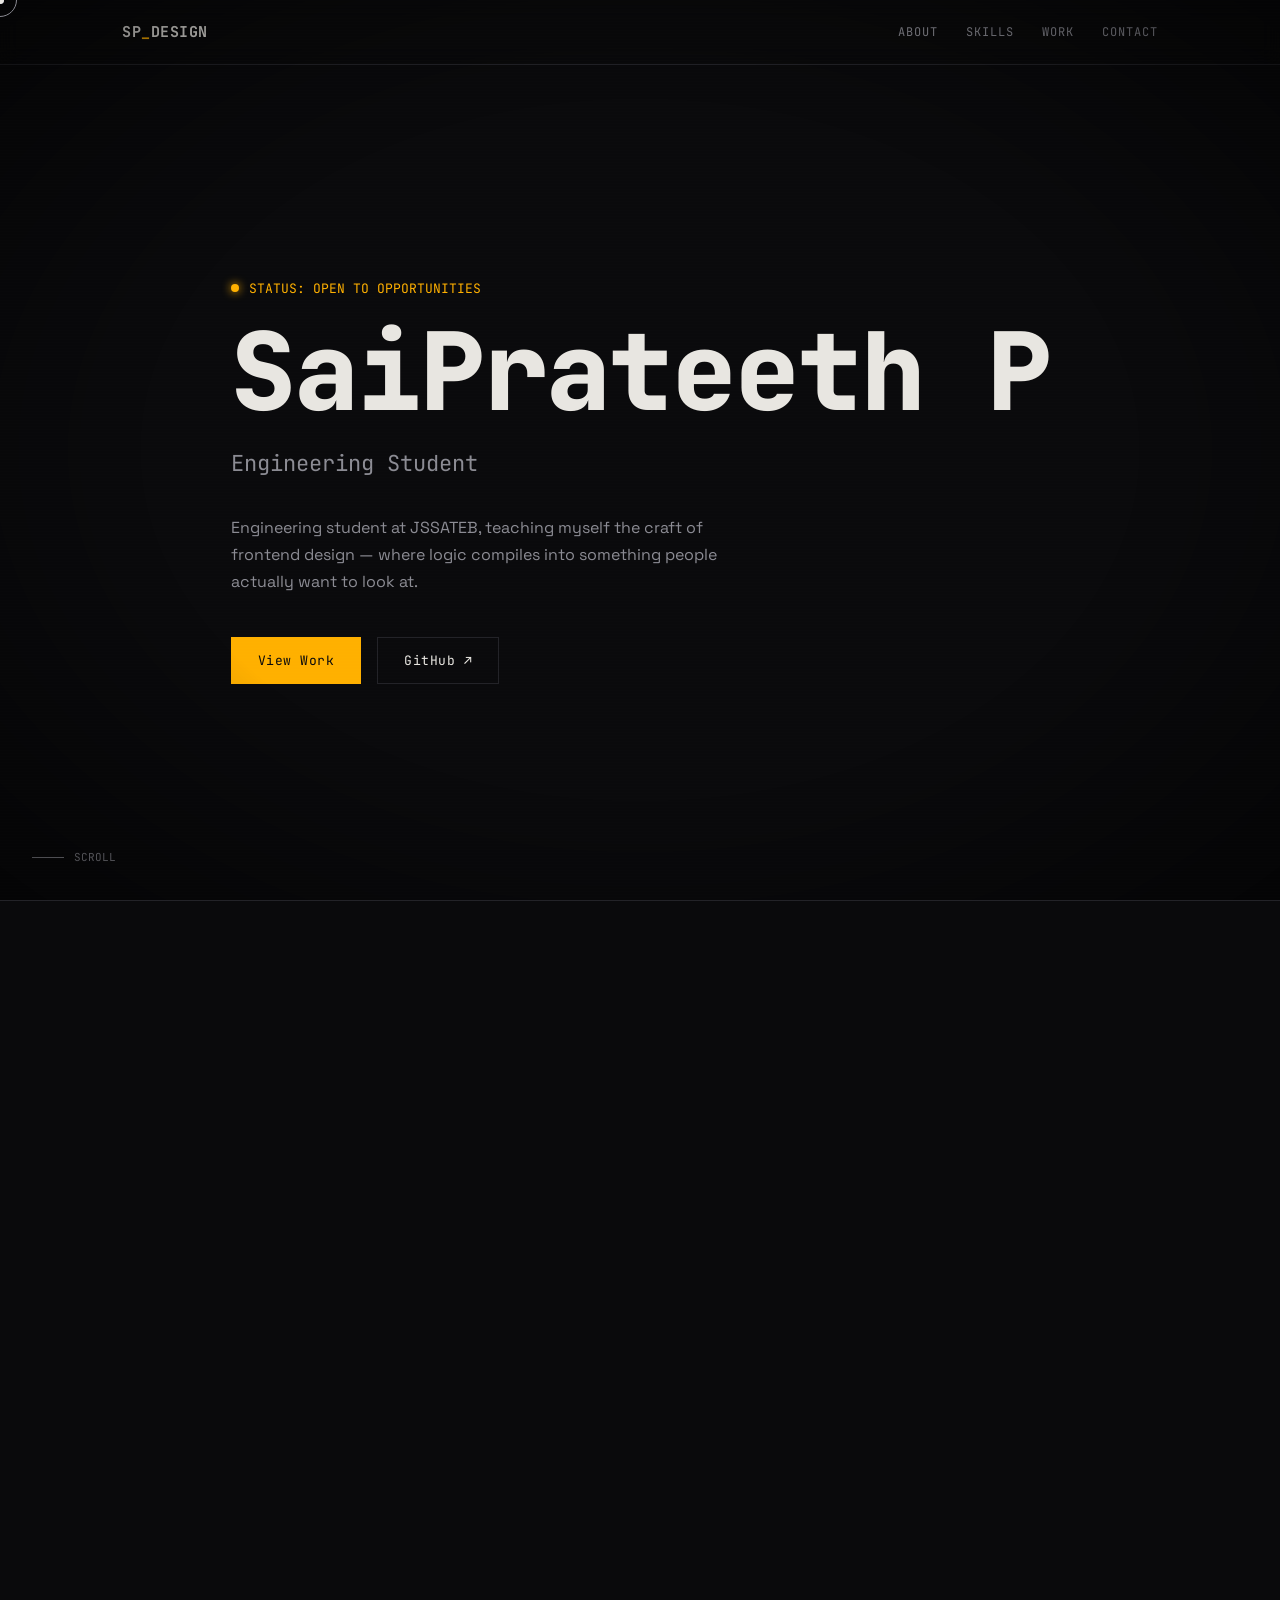
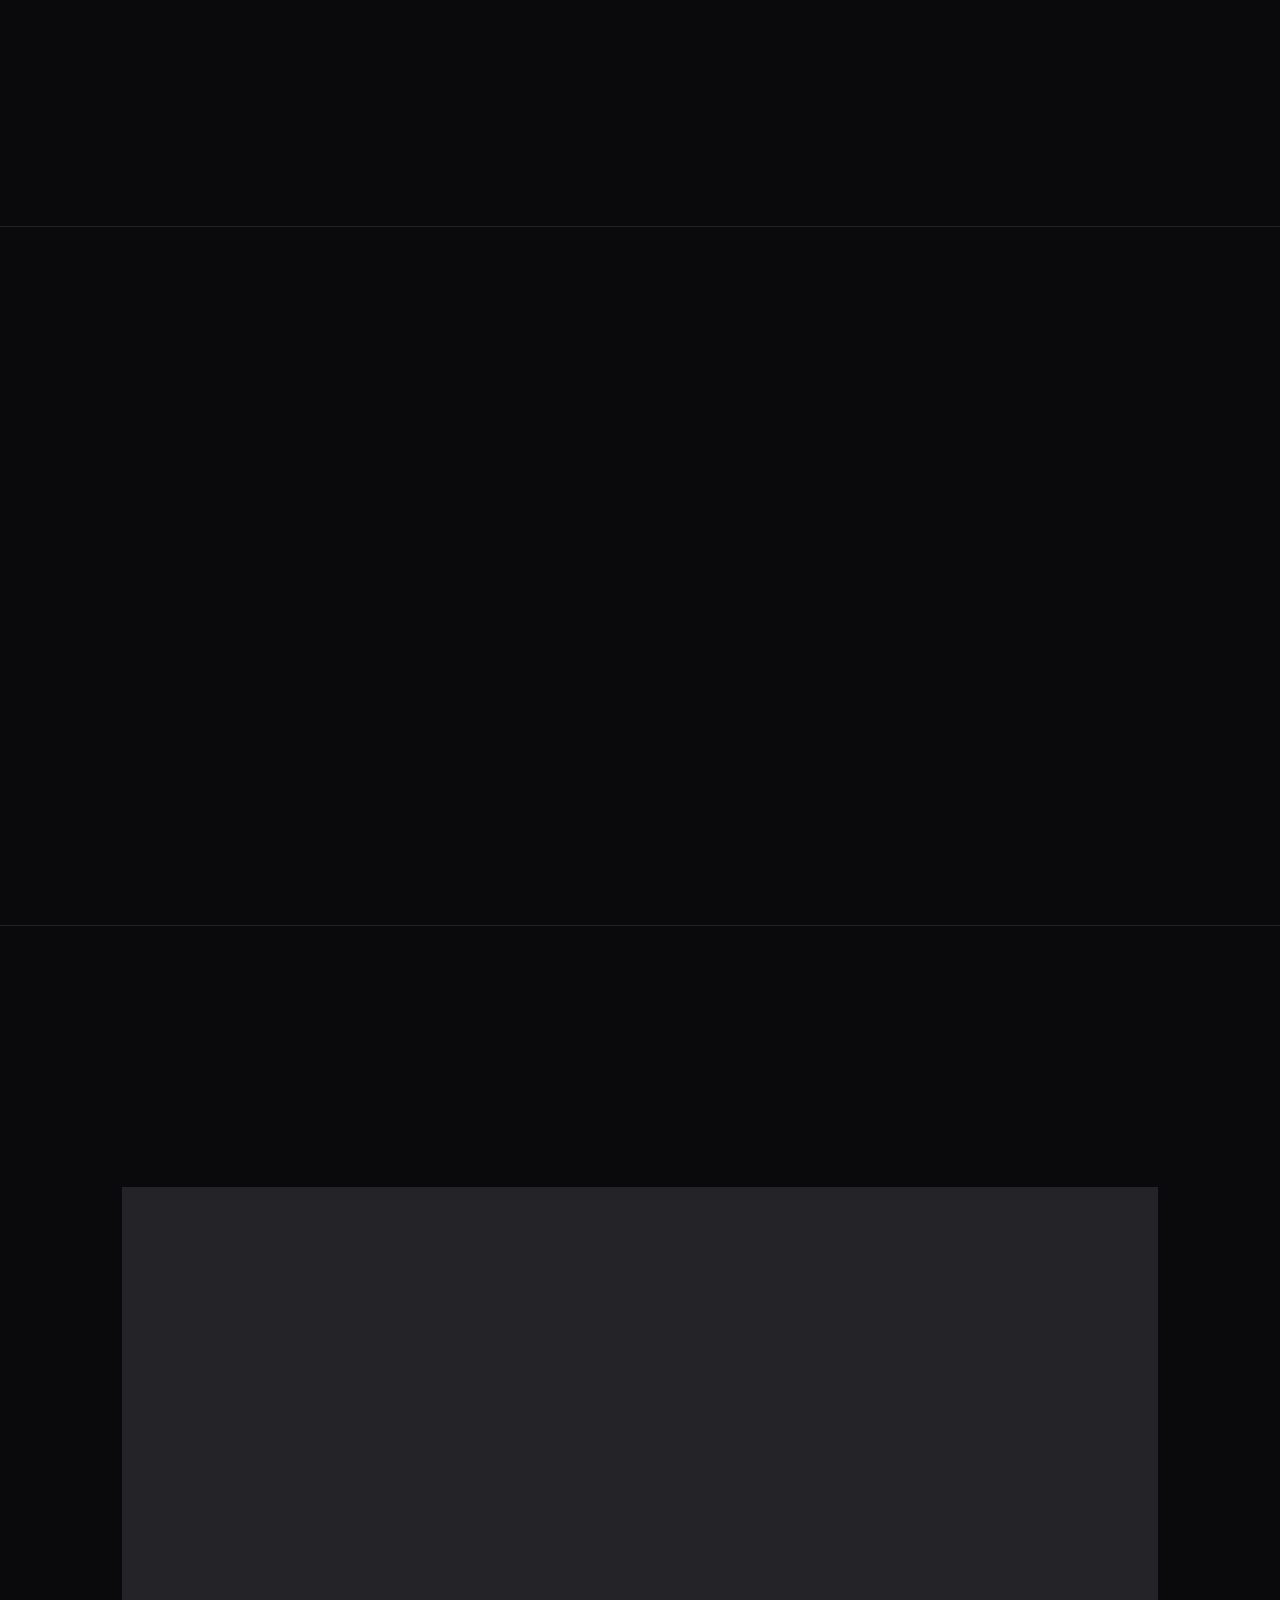
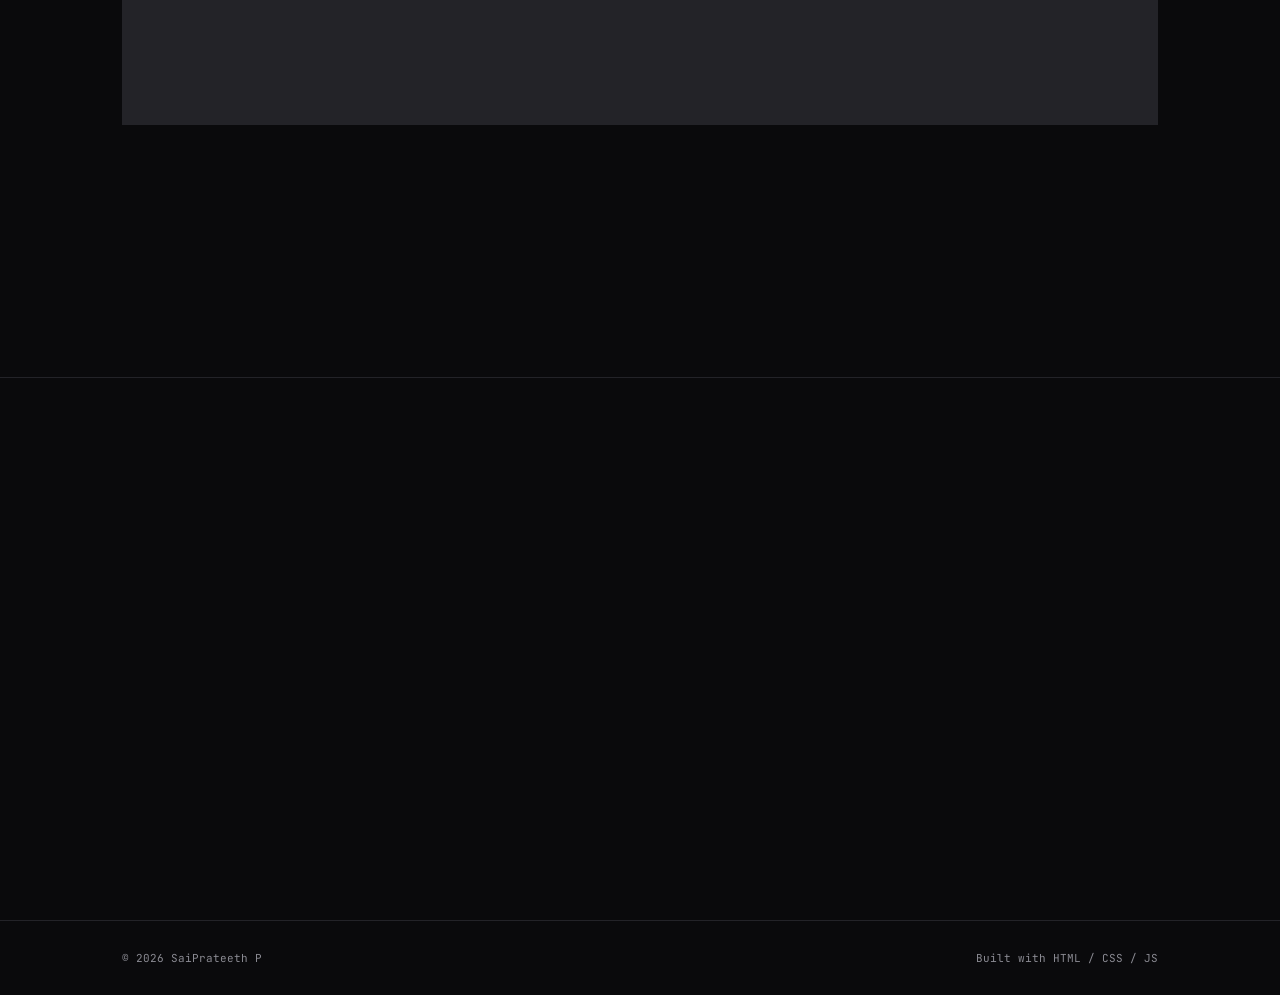
==== index.html @ 75f6af7f "Add files via upload" ====
<!DOCTYPE html>
<html lang="en">
<head>
<meta charset="UTF-8">
<meta name="viewport" content="width=device-width, initial-scale=1.0">
<title>SaiPrateeth P — Frontend Designer</title>
<link rel="preconnect" href="https://fonts.googleapis.com">
<link rel="preconnect" href="https://fonts.gstatic.com" crossorigin>
<link href="https://fonts.googleapis.com/css2?family=JetBrains+Mono:wght@400;500;700;800&family=Space+Grotesk:wght@400;500;600;700&display=swap" rel="stylesheet">
<link rel="stylesheet" href="style.css">
</head>
<body>

<div class="crt-overlay"></div>
<div class="vignette"></div>
<div class="flicker-bar" id="flickerBar"></div>

<div class="cursor-ghost-c" id="ghostC"></div>
<div class="cursor-ghost-m" id="ghostM"></div>
<div class="cursor-ring" id="cursorRing"></div>
<div class="cursor-dot" id="cursorDot"></div>

<nav>
  <div class="wrap">
    <div class="logo">SP<span>_</span>DESIGN</div>
    <div class="navlinks">
      <a href="#about">About</a>
      <a href="#skills">Skills</a>
      <a href="#work">Work</a>
      <a href="#contact">Contact</a>
    </div>
  </div>
</nav>

<header class="hero">
  <div class="wrap">
    <div class="hero-tag">STATUS: OPEN TO OPPORTUNITIES</div>
    <h1 class="name">
      <span class="glitchwrap" id="heroName">
        SaiPrateeth P
        <span class="g-c" aria-hidden="true">SaiPrateeth P</span>
        <span class="g-m" aria-hidden="true">SaiPrateeth P</span>
      </span>
    </h1>
    <div class="role-line mono" id="roleLine"></div>
    <p class="hero-desc">
      Engineering student at JSSATEB, teaching myself the craft of frontend
      design — where logic compiles into something people actually want
      to look at.
    </p>
    <div class="hero-cta">
      <a href="#work" class="btn primary"><span>View Work</span></a>
      <a href="https://github.com/Prathuu24" target="_blank" rel="noopener" class="btn ghost"><span>GitHub ↗</span></a>
    </div>
  </div>
  <div class="scroll-hint"><div class="line"></div> SCROLL</div>
</header>

<section id="about">
  <div class="wrap">
    <div class="eyebrow reveal">About</div>
    <h2 class="sec-title reveal">Building the bridge between<br>code and design.</h2>
    <div class="about-grid" style="margin-top:50px;">
      <div class="about-text reveal">
        <p>I'm <strong>SaiPrateeth P</strong>, currently pursuing engineering at
        <strong>JSSATEB</strong>. Somewhere between debugging assignments and
        pulling apart apps I admire, I realised the part I actually love is
        the front end — the layer where a product finally becomes something
        someone can feel.</p>
        <p>So I'm working backwards from engineer to designer: rebuilding
        interfaces I like, breaking them down, and asking why every pixel
        and transition sits where it does. My aspiration is simple — become
        a frontend designer who can ship interfaces that are both engineered
        well and designed with intent.</p>
        <p>Right now that means shipping small projects often, clone by
        clone, site by site, and getting a little more deliberate with
        every one.</p>
      </div>
      <div class="status-panel reveal">
        <div class="head"><span>system.status</span><span>v1.0</span></div>
        <div class="status-row"><span>role</span><span>Aspiring Frontend Designer</span></div>
        <div class="status-row"><span>education</span><span>JSSATEB</span></div>
        <div class="status-row"><span>focus</span><span>UI / Interaction</span></div>
        <div class="status-row"><span>mode</span><span>learning : building</span></div>
        <div class="status-row"><span>availability</span><span>open</span></div>
      </div>
    </div>
  </div>
</section>

<section id="skills">
  <div class="wrap">
    <div class="eyebrow reveal">Skills</div>
    <h2 class="sec-title reveal">Current stack.</h2>
    <div class="skills-list" id="skillsList">
      <div class="skill-row reveal" data-pct="85">
        <span class="skill-name">HTML</span>
        <div class="skill-bar-track"><div class="skill-bar-fill"></div></div>
        <span class="skill-pct">85%</span>
      </div>
      <div class="skill-row reveal" data-pct="80">
        <span class="skill-name">CSS</span>
        <div class="skill-bar-track"><div class="skill-bar-fill"></div></div>
        <span class="skill-pct">80%</span>
      </div>
      <div class="skill-row reveal" data-pct="70">
        <span class="skill-name">JavaScript</span>
        <div class="skill-bar-track"><div class="skill-bar-fill"></div></div>
        <span class="skill-pct">70%</span>
      </div>
      <div class="skill-row reveal" data-pct="65">
        <span class="skill-name">React</span>
        <div class="skill-bar-track"><div class="skill-bar-fill"></div></div>
        <span class="skill-pct">65%</span>
      </div>
    </div>
    <p class="placeholder-note reveal"><strong>Note:</strong> skill percentages above are placeholders — tell me how you'd rate yourself on each and I'll update them.</p>
  </div>
</section>

<section id="work">
  <div class="wrap">
    <div class="eyebrow reveal">Selected Work</div>
    <h2 class="sec-title reveal">Sites & clones I've shipped.</h2>
    <div class="proj-grid">
      <div class="proj-card reveal">
        <div>
          <div class="proj-num">01 / WEB APP CLONE</div>
          <div class="proj-title">
            Spotify UI Clone
            <span class="g-c" aria-hidden="true">Spotify UI Clone</span>
            <span class="g-m" aria-hidden="true">Spotify UI Clone</span>
          </div>
          <p class="proj-desc">Recreated Spotify's web player layout — sidebar navigation, now-playing bar, and hover states — focused on layout fidelity and micro-interactions.</p>
        </div>
        <div class="proj-tags"><span class="tag">HTML</span><span class="tag">CSS</span><span class="tag">JS</span></div>
      </div>

      <div class="proj-card reveal">
        <div>
          <div class="proj-num">02 / WEB APP CLONE</div>
          <div class="proj-title">
            Netflix Landing Clone
            <span class="g-c" aria-hidden="true">Netflix Landing Clone</span>
            <span class="g-m" aria-hidden="true">Netflix Landing Clone</span>
          </div>
          <p class="proj-desc">Rebuilt Netflix's marketing landing page end to end — responsive breakpoints, hero treatment, and FAQ accordion.</p>
        </div>
        <div class="proj-tags"><span class="tag">HTML</span><span class="tag">CSS</span></div>
      </div>

      <div class="proj-card reveal">
        <div>
          <div class="proj-num">03 / WEBSITE</div>
          <div class="proj-title">
            Portfolio v1
            <span class="g-c" aria-hidden="true">Portfolio v1</span>
            <span class="g-m" aria-hidden="true">Portfolio v1</span>
          </div>
          <p class="proj-desc">An earlier personal site — a typography and grid-layout exercise before this version.</p>
        </div>
        <div class="proj-tags"><span class="tag">HTML</span><span class="tag">CSS</span></div>
      </div>

      <div class="proj-card reveal">
        <div>
          <div class="proj-num">04 / WEB APP CLONE</div>
          <div class="proj-title">
            Amazon Product Page
            <span class="g-c" aria-hidden="true">Amazon Product Page</span>
            <span class="g-m" aria-hidden="true">Amazon Product Page</span>
          </div>
          <p class="proj-desc">Rebuilt a product detail page — image gallery, price block, and add-to-cart interactions — as a React component exercise.</p>
        </div>
        <div class="proj-tags"><span class="tag">React</span><span class="tag">CSS</span></div>
      </div>
    </div>
    <p class="placeholder-note reveal"><strong>Note:</strong> these 4 projects are placeholders based on "a few websites and app clones." Send me your real project names, descriptions, and live/GitHub links and I'll swap them in.</p>
  </div>
</section>

<section id="contact">
  <div class="wrap">
    <div class="eyebrow reveal">Contact</div>
    <div class="contact-wrap">
      <div class="contact-title reveal">Let's build<br>something.</div>
      <div class="contact-links reveal">
        <a class="contact-link" href="https://www.linkedin.com/in/saiprateeth-p-6721a32bb" target="_blank" rel="noopener">LinkedIn ↗</a>
        <a class="contact-link" href="https://github.com/Prathuu24" target="_blank" rel="noopener">GitHub ↗</a>
      </div>
    </div>
  </div>
</section>

<footer>
  <div class="wrap" style="width:100%;display:flex;justify-content:space-between;flex-wrap:wrap;">
    <span>© 2026 SaiPrateeth P</span>
    <span>Built with HTML / CSS / JS</span>
  </div>
</footer>

<script src="script.js"></script>

</body>
</html>
---- style.css ----
:root{
    --bg:#0a0a0c;
    --bg-alt:#111114;
    --panel:#151518;
    --text:#e8e6e1;
    --text-dim:#8b8b93;
    --line:#232328;
    --accent:#ffb000;
    --accent-cyan:#00e5ff;
    --accent-mag:#ff2e63;
  }

  *{margin:0;padding:0;box-sizing:border-box;}
  html{scroll-behavior:smooth;}
  body{
    background:var(--bg);
    color:var(--text);
    font-family:'Space Grotesk',sans-serif;
    overflow-x:hidden;
    cursor:none;
  }
  ::selection{background:var(--accent);color:#0a0a0c;}

  .mono{font-family:'JetBrains Mono',monospace;}

  a{color:inherit;text-decoration:none;}

  /* ---------- scanline / crt overlay ---------- */
  .crt-overlay{
    position:fixed;inset:0;
    pointer-events:none;
    z-index:9000;
    background:repeating-linear-gradient(
      to bottom,
      rgba(255,255,255,0.025) 0px,
      rgba(255,255,255,0.025) 1px,
      transparent 1px,
      transparent 3px
    );
    mix-blend-mode:overlay;
    opacity:.6;
  }
  .vignette{
    position:fixed;inset:0;
    pointer-events:none;
    z-index:8999;
    background:radial-gradient(ellipse at center, transparent 55%, rgba(0,0,0,0.55) 100%);
  }
  .flicker-bar{
    position:fixed;left:0;right:0;
    height:2px;
    background:rgba(255,255,255,0.06);
    z-index:9001;
    pointer-events:none;
    opacity:0;
  }
  .flicker-bar.active{animation:flickerMove .18s linear;}
  @keyframes flickerMove{
    0%{opacity:.8;}
    100%{opacity:0;}
  }

  /* ---------- custom cursor ---------- */
  .cursor-dot, .cursor-ghost-c, .cursor-ghost-m{
    position:fixed;top:0;left:0;
    width:8px;height:8px;
    border-radius:50%;
    pointer-events:none;
    z-index:10000;
    transform:translate(-50%,-50%);
  }
  .cursor-dot{background:var(--text);}
  .cursor-ghost-c{background:var(--accent-cyan);opacity:.55;mix-blend-mode:screen;}
  .cursor-ghost-m{background:var(--accent-mag);opacity:.55;mix-blend-mode:screen;}
  .cursor-ring{
    position:fixed;top:0;left:0;
    width:34px;height:34px;
    border:1px solid var(--text-dim);
    border-radius:50%;
    pointer-events:none;
    z-index:9999;
    transform:translate(-50%,-50%);
    transition:width .2s ease, height .2s ease, border-color .2s ease, background .2s ease;
  }
  .cursor-ring.hover{
    width:60px;height:60px;
    border-color:var(--accent);
    background:rgba(255,176,0,0.06);
  }
  @media (hover:none){
    body{cursor:auto;}
    .cursor-dot,.cursor-ghost-c,.cursor-ghost-m,.cursor-ring{display:none;}
  }

  /* ---------- layout shell ---------- */
  .wrap{max-width:1100px;margin:0 auto;padding:0 32px;}

  nav{
    position:fixed;top:0;left:0;right:0;
    z-index:500;
    background:rgba(10,10,12,0.7);
    backdrop-filter:blur(10px);
    border-bottom:1px solid var(--line);
  }
  nav .wrap{
    display:flex;align-items:center;justify-content:space-between;
    height:64px;
  }
  .logo{font-family:'JetBrains Mono',monospace;font-weight:700;font-size:15px;letter-spacing:.5px;}
  .logo span{color:var(--accent);}
  .navlinks{display:flex;gap:28px;font-family:'JetBrains Mono',monospace;font-size:12px;text-transform:uppercase;letter-spacing:1px;color:var(--text-dim);}
  .navlinks a{position:relative;padding:4px 0;transition:color .25s;}
  .navlinks a:hover{color:var(--text);}
  .navlinks a::after{
    content:'';position:absolute;left:0;bottom:0;height:1px;width:0;
    background:var(--accent);transition:width .25s ease;
  }
  .navlinks a:hover::after{width:100%;}

  /* ---------- hero ---------- */
  header.hero{
    min-height:100vh;
    display:flex;flex-direction:column;justify-content:center;
    position:relative;
    padding-top:64px;
  }
  .hero-tag{
    font-family:'JetBrains Mono',monospace;
    font-size:13px;color:var(--accent);
    display:flex;align-items:center;gap:10px;margin-bottom:22px;
  }
  .hero-tag::before{
    content:'';width:8px;height:8px;background:var(--accent);border-radius:50%;
    box-shadow:0 0 10px var(--accent);
    animation:pulse 1.6s ease-in-out infinite;
  }
  @keyframes pulse{0%,100%{opacity:1;}50%{opacity:.3;}}

  h1.name{
    font-family:'JetBrains Mono',monospace;
    font-weight:800;
    font-size:clamp(42px,9vw,108px);
    line-height:.98;
    letter-spacing:-2px;
    position:relative;
  }
  .glitchwrap{position:relative;display:inline-block;}
  .glitchwrap .g-c, .glitchwrap .g-m{
    position:absolute;top:0;left:0;width:100%;
    opacity:0;
    pointer-events:none;
  }

  .role-line{
    margin-top:24px;
    font-family:'JetBrains Mono',monospace;
    font-size:clamp(15px,2.4vw,22px);
    color:var(--text-dim);
    height:1.4em;
  }
  .role-line .cursor-char{color:var(--accent);}

  .hero-desc{
    max-width:520px;margin-top:34px;
    font-size:16px;line-height:1.7;color:var(--text-dim);
  }
  .hero-cta{
    margin-top:42px;display:flex;gap:16px;flex-wrap:wrap;
  }
  .btn{
    font-family:'JetBrains Mono',monospace;
    font-size:13px;letter-spacing:.5px;
    padding:14px 26px;
    border:1px solid var(--line);
    position:relative;overflow:hidden;
    transition:border-color .3s;
  }
  .btn span{position:relative;z-index:2;}
  .btn.primary{border-color:var(--accent);color:#0a0a0c;}
  .btn.primary span{color:#0a0a0c;}
  .btn.primary::before{
    content:'';position:absolute;inset:0;background:var(--accent);z-index:1;
  }
  .btn.ghost:hover{border-color:var(--text);}

  .scroll-hint{
    position:absolute;bottom:36px;left:32px;
    font-family:'JetBrains Mono',monospace;font-size:11px;color:var(--text-dim);
    display:flex;align-items:center;gap:10px;
  }
  .scroll-hint .line{width:32px;height:1px;background:var(--text-dim);position:relative;overflow:hidden;}
  .scroll-hint .line::after{
    content:'';position:absolute;left:-100%;top:0;bottom:0;width:100%;
    background:var(--accent);
    animation:scrollhint 1.8s linear infinite;
  }
  @keyframes scrollhint{to{left:100%;}}

  /* ---------- section shell ---------- */
  section{padding:130px 0;position:relative;border-top:1px solid var(--line);}
  .eyebrow{
    font-family:'JetBrains Mono',monospace;font-size:12px;color:var(--accent);
    letter-spacing:1.5px;text-transform:uppercase;margin-bottom:14px;
    display:flex;align-items:center;gap:10px;
  }
  .eyebrow::before{content:'//';color:var(--text-dim);}
  h2.sec-title{
    font-family:'JetBrains Mono',monospace;font-weight:700;
    font-size:clamp(28px,4.4vw,46px);letter-spacing:-1px;margin-bottom:18px;
  }

  .reveal{
    clip-path:inset(0 0 100% 0);
    opacity:0;
    transition:clip-path .9s cubic-bezier(.16,1,.3,1), opacity .5s ease;
  }
  .reveal.in{clip-path:inset(0 0 0% 0);opacity:1;}

  /* ---------- about ---------- */
  .about-grid{display:grid;grid-template-columns:1.1fr .9fr;gap:60px;align-items:start;}
  @media(max-width:820px){.about-grid{grid-template-columns:1fr;}}
  .about-text p{font-size:17px;line-height:1.85;color:var(--text-dim);margin-bottom:18px;}
  .about-text strong{color:var(--text);font-weight:600;}

  .status-panel{
    background:var(--panel);border:1px solid var(--line);padding:26px;
    font-family:'JetBrains Mono',monospace;font-size:13px;
  }
  .status-panel .head{color:var(--text-dim);margin-bottom:16px;display:flex;justify-content:space-between;}
  .status-row{display:flex;justify-content:space-between;padding:8px 0;border-top:1px dashed var(--line);color:var(--text-dim);}
  .status-row span:last-child{color:var(--accent);}

  /* ---------- skills ---------- */
  .skills-list{display:flex;flex-direction:column;gap:0;margin-top:10px;}
  .skill-row{
    display:grid;grid-template-columns:160px 1fr 60px;align-items:center;gap:20px;
    padding:18px 0;border-top:1px solid var(--line);
    font-family:'JetBrains Mono',monospace;font-size:14px;
  }
  .skill-row:last-child{border-bottom:1px solid var(--line);}
  .skill-name{font-weight:600;}
  .skill-bar-track{height:6px;background:var(--bg-alt);position:relative;overflow:hidden;}
  .skill-bar-fill{
    position:absolute;top:0;left:0;bottom:0;width:0%;
    background:linear-gradient(90deg,var(--accent-mag),var(--accent));
  }
  .skill-bar-fill.animate{transition:width 1.4s cubic-bezier(.16,1,.3,1);}
  .skill-pct{text-align:right;color:var(--text-dim);}

  /* ---------- projects ---------- */
  .proj-grid{display:grid;grid-template-columns:1fr 1fr;gap:2px;margin-top:40px;background:var(--line);}
  @media(max-width:760px){.proj-grid{grid-template-columns:1fr;}}
  .proj-card{
    background:var(--bg);padding:38px 34px;position:relative;overflow:hidden;
    min-height:230px;display:flex;flex-direction:column;justify-content:space-between;
  }
  .proj-num{font-family:'JetBrains Mono',monospace;font-size:12px;color:var(--text-dim);}
  .proj-title{
    font-family:'JetBrains Mono',monospace;font-weight:700;font-size:24px;
    margin-top:16px;position:relative;display:inline-block;
  }
  .proj-title .g-c,.proj-title .g-m{position:absolute;top:0;left:0;opacity:0;}
  .proj-desc{color:var(--text-dim);font-size:14px;line-height:1.7;margin-top:12px;max-width:380px;}
  .proj-tags{display:flex;gap:8px;flex-wrap:wrap;margin-top:20px;}
  .tag{font-family:'JetBrains Mono',monospace;font-size:11px;padding:5px 10px;border:1px solid var(--line);color:var(--text-dim);}
  .proj-card::before{
    content:'';position:absolute;top:0;left:0;height:2px;width:0;
    background:var(--accent);transition:width .4s ease;
  }
  .proj-card:hover::before{width:100%;}
  .proj-card:hover .proj-title{animation:titleGlitch .35s steps(2) 1;}
  .proj-card:hover .proj-title .g-c{opacity:.7;transform:translate(2px,-1px);color:var(--accent-cyan);animation:glitchshift .35s steps(2) 1;}
  .proj-card:hover .proj-title .g-m{opacity:.7;transform:translate(-2px,1px);color:var(--accent-mag);animation:glitchshift .35s steps(2) 1 reverse;}
  @keyframes glitchshift{0%{transform:translate(0,0);}50%{transform:translate(3px,-2px);}100%{transform:translate(-3px,2px);}}
  @keyframes titleGlitch{0%{transform:translate(0);}50%{transform:translate(-1px,1px);}100%{transform:translate(0);}}

  .placeholder-note{
    font-family:'JetBrains Mono',monospace;font-size:11px;color:var(--text-dim);
    margin-top:60px;border:1px dashed var(--line);padding:16px 20px;
  }
  .placeholder-note strong{color:var(--accent);}

  /* ---------- contact ---------- */
  .contact-wrap{display:flex;flex-direction:column;align-items:flex-start;gap:30px;}
  .contact-title{
    font-family:'JetBrains Mono',monospace;font-weight:800;
    font-size:clamp(32px,7vw,80px);letter-spacing:-2px;line-height:1;
  }
  .contact-links{display:flex;gap:20px;flex-wrap:wrap;margin-top:10px;}
  .contact-link{
    font-family:'JetBrains Mono',monospace;font-size:14px;
    padding:16px 22px;border:1px solid var(--line);
    display:flex;align-items:center;gap:10px;transition:all .25s;
  }
  .contact-link:hover{border-color:var(--accent);color:var(--accent);transform:translateY(-2px);}
  footer{
    padding:30px 0;border-top:1px solid var(--line);
    font-family:'JetBrains Mono',monospace;font-size:11px;color:var(--text-dim);
    display:flex;justify-content:space-between;flex-wrap:wrap;gap:10px;
  }
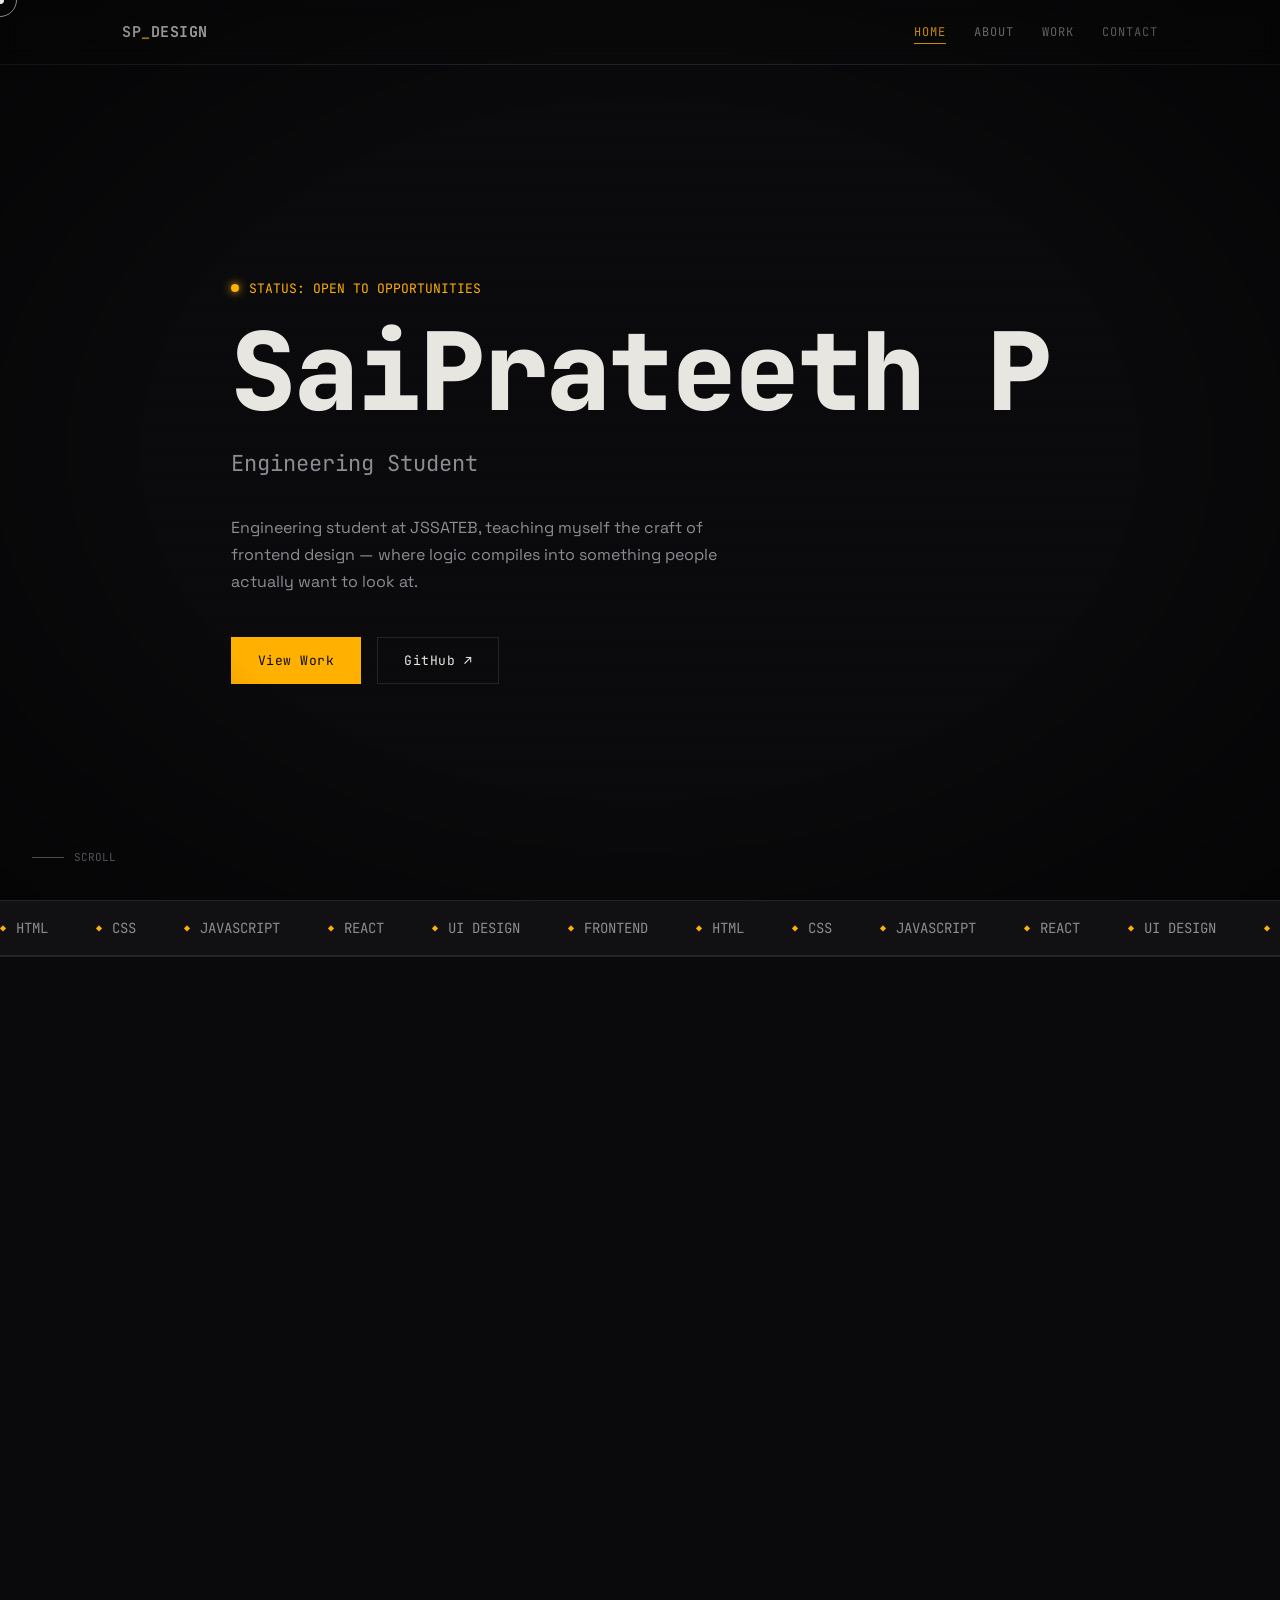
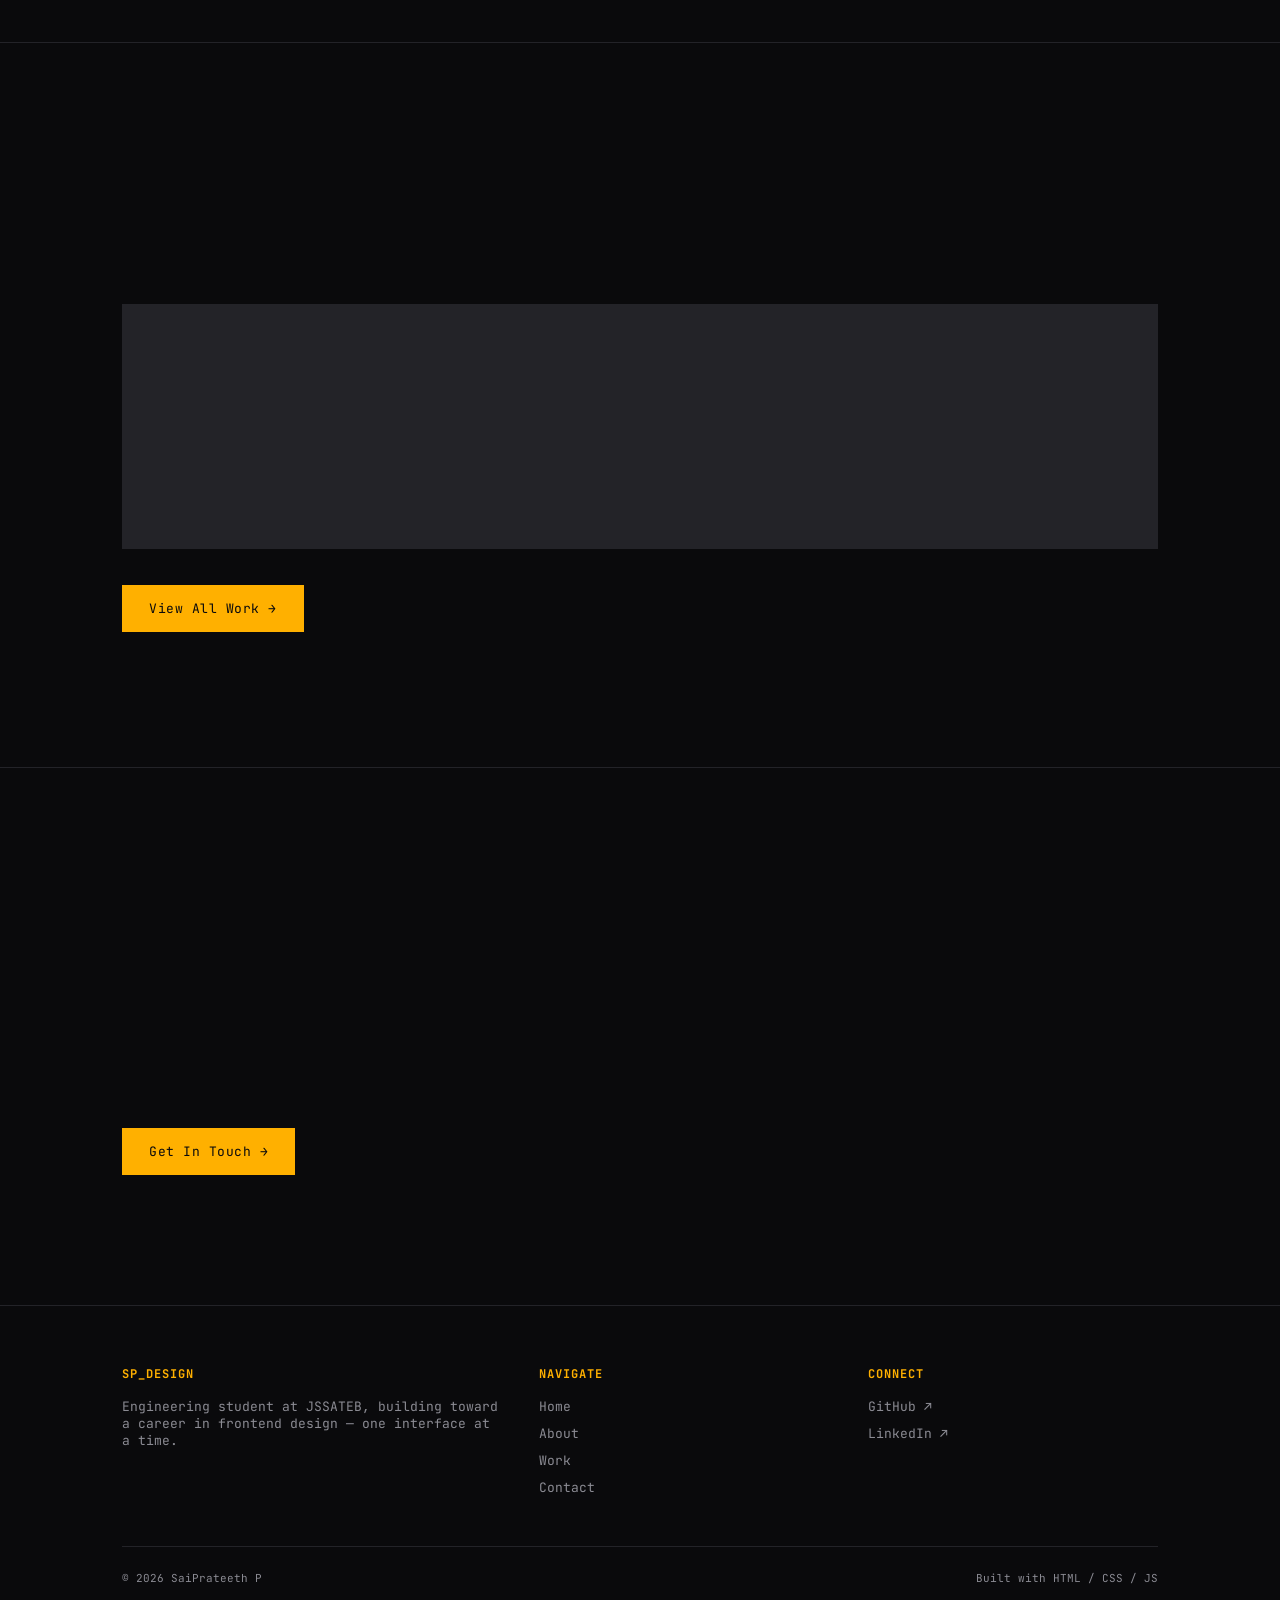
==== commit 6ea18819: "Add files via upload" ====
--- a/index.html
+++ b/index.html
@@ -11,6 +11,11 @@
 </head>
 <body>
 
+<div class="page-loader" id="pageLoader">
+  <div class="page-loader-text">LOADING_HOME.EXE</div>
+  <div class="page-loader-bar"></div>
+</div>
+
 <div class="crt-overlay"></div>
 <div class="vignette"></div>
 <div class="flicker-bar" id="flickerBar"></div>
@@ -23,12 +28,13 @@
 <nav>
   <div class="wrap">
     <div class="logo">SP<span>_</span>DESIGN</div>
-    <div class="navlinks">
-      <a href="#about">About</a>
-      <a href="#skills">Skills</a>
-      <a href="#work">Work</a>
-      <a href="#contact">Contact</a>
+    <div class="navlinks" id="navLinks">
+      <a href="index.html" data-page="index.html" data-transition>Home</a>
+      <a href="about.html" data-page="about.html" data-transition>About</a>
+      <a href="projects.html" data-page="projects.html" data-transition>Work</a>
+      <a href="contact.html" data-page="contact.html" data-transition>Contact</a>
     </div>
+    <button class="nav-toggle" id="navToggle">[ = ]</button>
   </div>
 </nav>
 
@@ -49,81 +55,51 @@
       to look at.
     </p>
     <div class="hero-cta">
-      <a href="#work" class="btn primary"><span>View Work</span></a>
+      <a href="projects.html" data-transition class="btn primary"><span>View Work</span></a>
       <a href="https://github.com/Prathuu24" target="_blank" rel="noopener" class="btn ghost"><span>GitHub ↗</span></a>
     </div>
   </div>
   <div class="scroll-hint"><div class="line"></div> SCROLL</div>
 </header>
 
-<section id="about">
+<div class="ticker-wrap">
+  <div class="ticker-track">
+    <span>HTML</span><span>CSS</span><span>JAVASCRIPT</span><span>REACT</span>
+    <span>UI DESIGN</span><span>FRONTEND</span>
+    <span>HTML</span><span>CSS</span><span>JAVASCRIPT</span><span>REACT</span>
+    <span>UI DESIGN</span><span>FRONTEND</span>
+  </div>
+</div>
+
+<section id="about-teaser">
   <div class="wrap">
     <div class="eyebrow reveal">About</div>
-    <h2 class="sec-title reveal">Building the bridge between<br>code and design.</h2>
+    <h2 class="sec-title reveal">Engineer by degree,<br>designer by obsession.</h2>
     <div class="about-grid" style="margin-top:50px;">
       <div class="about-text reveal">
-        <p>I'm <strong>SaiPrateeth P</strong>, currently pursuing engineering at
-        <strong>JSSATEB</strong>. Somewhere between debugging assignments and
-        pulling apart apps I admire, I realised the part I actually love is
-        the front end — the layer where a product finally becomes something
-        someone can feel.</p>
-        <p>So I'm working backwards from engineer to designer: rebuilding
-        interfaces I like, breaking them down, and asking why every pixel
-        and transition sits where it does. My aspiration is simple — become
-        a frontend designer who can ship interfaces that are both engineered
-        well and designed with intent.</p>
-        <p>Right now that means shipping small projects often, clone by
-        clone, site by site, and getting a little more deliberate with
-        every one.</p>
+        <p>I'm <strong>SaiPrateeth P</strong>, an engineering student at
+        <strong>JSSATEB</strong> working backwards from engineer to
+        frontend designer — rebuilding interfaces I admire and asking why
+        every pixel and transition sits where it does.</p>
+        <a href="about.html" data-transition class="btn ghost" style="display:inline-block;margin-top:10px;"><span>Read Full Story →</span></a>
       </div>
       <div class="status-panel reveal">
         <div class="head"><span>system.status</span><span>v1.0</span></div>
         <div class="status-row"><span>role</span><span>Aspiring Frontend Designer</span></div>
         <div class="status-row"><span>education</span><span>JSSATEB</span></div>
         <div class="status-row"><span>focus</span><span>UI / Interaction</span></div>
-        <div class="status-row"><span>mode</span><span>learning : building</span></div>
         <div class="status-row"><span>availability</span><span>open</span></div>
       </div>
     </div>
   </div>
 </section>
 
-<section id="skills">
-  <div class="wrap">
-    <div class="eyebrow reveal">Skills</div>
-    <h2 class="sec-title reveal">Current stack.</h2>
-    <div class="skills-list" id="skillsList">
-      <div class="skill-row reveal" data-pct="85">
-        <span class="skill-name">HTML</span>
-        <div class="skill-bar-track"><div class="skill-bar-fill"></div></div>
-        <span class="skill-pct">85%</span>
-      </div>
-      <div class="skill-row reveal" data-pct="80">
-        <span class="skill-name">CSS</span>
-        <div class="skill-bar-track"><div class="skill-bar-fill"></div></div>
-        <span class="skill-pct">80%</span>
-      </div>
-      <div class="skill-row reveal" data-pct="70">
-        <span class="skill-name">JavaScript</span>
-        <div class="skill-bar-track"><div class="skill-bar-fill"></div></div>
-        <span class="skill-pct">70%</span>
-      </div>
-      <div class="skill-row reveal" data-pct="65">
-        <span class="skill-name">React</span>
-        <div class="skill-bar-track"><div class="skill-bar-fill"></div></div>
-        <span class="skill-pct">65%</span>
-      </div>
-    </div>
-    <p class="placeholder-note reveal"><strong>Note:</strong> skill percentages above are placeholders — tell me how you'd rate yourself on each and I'll update them.</p>
-  </div>
-</section>
-
-<section id="work">
+<section id="work-teaser">
   <div class="wrap">
     <div class="eyebrow reveal">Selected Work</div>
-    <h2 class="sec-title reveal">Sites & clones I've shipped.</h2>
+    <h2 class="sec-title reveal">A few things I've shipped.</h2>
     <div class="proj-grid">
-      <div class="proj-card reveal">
+      <div class="proj-card reveal" data-cat="clone">
         <div>
           <div class="proj-num">01 / WEB APP CLONE</div>
           <div class="proj-title">
@@ -131,12 +107,11 @@
             <span class="g-c" aria-hidden="true">Spotify UI Clone</span>
             <span class="g-m" aria-hidden="true">Spotify UI Clone</span>
           </div>
-          <p class="proj-desc">Recreated Spotify's web player layout — sidebar navigation, now-playing bar, and hover states — focused on layout fidelity and micro-interactions.</p>
+          <p class="proj-desc">Recreated Spotify's web player layout — sidebar navigation, now-playing bar, and hover states.</p>
         </div>
         <div class="proj-tags"><span class="tag">HTML</span><span class="tag">CSS</span><span class="tag">JS</span></div>
       </div>
-
-      <div class="proj-card reveal">
+      <div class="proj-card reveal" data-cat="clone">
         <div>
           <div class="proj-num">02 / WEB APP CLONE</div>
           <div class="proj-title">
@@ -144,62 +119,52 @@
             <span class="g-c" aria-hidden="true">Netflix Landing Clone</span>
             <span class="g-m" aria-hidden="true">Netflix Landing Clone</span>
           </div>
-          <p class="proj-desc">Rebuilt Netflix's marketing landing page end to end — responsive breakpoints, hero treatment, and FAQ accordion.</p>
+          <p class="proj-desc">Rebuilt Netflix's marketing landing page — responsive breakpoints, hero treatment, FAQ accordion.</p>
         </div>
         <div class="proj-tags"><span class="tag">HTML</span><span class="tag">CSS</span></div>
       </div>
-
-      <div class="proj-card reveal">
-        <div>
-          <div class="proj-num">03 / WEBSITE</div>
-          <div class="proj-title">
-            Portfolio v1
-            <span class="g-c" aria-hidden="true">Portfolio v1</span>
-            <span class="g-m" aria-hidden="true">Portfolio v1</span>
-          </div>
-          <p class="proj-desc">An earlier personal site — a typography and grid-layout exercise before this version.</p>
-        </div>
-        <div class="proj-tags"><span class="tag">HTML</span><span class="tag">CSS</span></div>
-      </div>
-
-      <div class="proj-card reveal">
-        <div>
-          <div class="proj-num">04 / WEB APP CLONE</div>
-          <div class="proj-title">
-            Amazon Product Page
-            <span class="g-c" aria-hidden="true">Amazon Product Page</span>
-            <span class="g-m" aria-hidden="true">Amazon Product Page</span>
-          </div>
-          <p class="proj-desc">Rebuilt a product detail page — image gallery, price block, and add-to-cart interactions — as a React component exercise.</p>
-        </div>
-        <div class="proj-tags"><span class="tag">React</span><span class="tag">CSS</span></div>
-      </div>
     </div>
-    <p class="placeholder-note reveal"><strong>Note:</strong> these 4 projects are placeholders based on "a few websites and app clones." Send me your real project names, descriptions, and live/GitHub links and I'll swap them in.</p>
+    <a href="projects.html" data-transition class="btn primary" style="display:inline-block;margin-top:36px;"><span>View All Work →</span></a>
   </div>
 </section>
 
-<section id="contact">
+<section id="cta">
   <div class="wrap">
     <div class="eyebrow reveal">Contact</div>
     <div class="contact-wrap">
       <div class="contact-title reveal">Let's build<br>something.</div>
-      <div class="contact-links reveal">
-        <a class="contact-link" href="https://www.linkedin.com/in/saiprateeth-p-6721a32bb" target="_blank" rel="noopener">LinkedIn ↗</a>
-        <a class="contact-link" href="https://github.com/Prathuu24" target="_blank" rel="noopener">GitHub ↗</a>
-      </div>
+      <a href="contact.html" data-transition class="btn primary" style="margin-top:10px;"><span>Get In Touch →</span></a>
     </div>
   </div>
 </section>
 
-<footer>
-  <div class="wrap" style="width:100%;display:flex;justify-content:space-between;flex-wrap:wrap;">
-    <span>© 2026 SaiPrateeth P</span>
-    <span>Built with HTML / CSS / JS</span>
+<footer class="site-footer">
+  <div class="wrap">
+    <div class="footer-grid">
+      <div class="footer-col">
+        <h4>SP_Design</h4>
+        <p>Engineering student at JSSATEB, building toward a career in frontend design — one interface at a time.</p>
+      </div>
+      <div class="footer-col">
+        <h4>Navigate</h4>
+        <a href="index.html" data-transition>Home</a>
+        <a href="about.html" data-transition>About</a>
+        <a href="projects.html" data-transition>Work</a>
+        <a href="contact.html" data-transition>Contact</a>
+      </div>
+      <div class="footer-col">
+        <h4>Connect</h4>
+        <a href="https://github.com/Prathuu24" target="_blank" rel="noopener">GitHub ↗</a>
+        <a href="https://www.linkedin.com/in/saiprateeth-p-6721a32bb" target="_blank" rel="noopener">LinkedIn ↗</a>
+      </div>
+    </div>
+    <div class="footer-bottom">
+      <span>© 2026 SaiPrateeth P</span>
+      <span>Built with HTML / CSS / JS</span>
+    </div>
   </div>
 </footer>
 
 <script src="script.js"></script>
-
 </body>
 </html>
--- a/style.css
+++ b/style.css
@@ -298,3 +298,199 @@
     font-family:'JetBrains Mono',monospace;font-size:11px;color:var(--text-dim);
     display:flex;justify-content:space-between;flex-wrap:wrap;gap:10px;
   }
+
+/* =========================================================
+   MULTI-PAGE ADDITIONS
+   ========================================================= */
+
+/* ---------- page transition loader ---------- */
+.page-loader{
+  position:fixed;inset:0;z-index:20000;
+  background:var(--bg);
+  display:flex;align-items:center;justify-content:center;
+  transform:translateY(0);
+  transition:transform .6s cubic-bezier(.76,0,.24,1);
+}
+.page-loader.hide{transform:translateY(-100%);}
+.page-loader.leaving{transform:translateY(0);}
+.page-loader-text{
+  font-family:'JetBrains Mono',monospace;font-size:13px;color:var(--accent);
+  display:flex;align-items:center;gap:10px;
+}
+.page-loader-text::before{
+  content:'';width:8px;height:8px;background:var(--accent);border-radius:50%;
+  animation:pulse 1s ease-in-out infinite;
+}
+.page-loader-bar{
+  position:absolute;bottom:0;left:0;height:2px;width:0%;background:var(--accent);
+  transition:width .5s ease;
+}
+.page-loader.animate-bar .page-loader-bar{width:100%;}
+
+/* ---------- nav: active link + mobile ---------- */
+.navlinks a.active{color:var(--accent);}
+.navlinks a.active::after{width:100%;}
+.nav-toggle{
+  display:none;
+  font-family:'JetBrains Mono',monospace;font-size:14px;color:var(--text);
+  background:none;border:1px solid var(--line);padding:8px 12px;
+  cursor:none;
+}
+@media(max-width:720px){
+  .navlinks{
+    position:fixed;top:64px;left:0;right:0;bottom:0;
+    background:var(--bg);
+    flex-direction:column;gap:0;
+    padding:20px 32px;
+    transform:translateY(-110%);
+    transition:transform .4s cubic-bezier(.76,0,.24,1);
+    z-index:499;
+  }
+  .navlinks.open{transform:translateY(0);}
+  .navlinks a{
+    padding:18px 0;border-bottom:1px solid var(--line);font-size:16px;
+  }
+  .nav-toggle{display:block;}
+}
+
+/* ---------- footer nav (shared across pages) ---------- */
+.site-footer{
+  border-top:1px solid var(--line);
+  padding:60px 0 30px;
+}
+.footer-grid{
+  display:grid;grid-template-columns:1.3fr 1fr 1fr;gap:40px;margin-bottom:40px;
+}
+@media(max-width:720px){.footer-grid{grid-template-columns:1fr;gap:30px;}}
+.footer-col h4{
+  font-family:'JetBrains Mono',monospace;font-size:12px;color:var(--accent);
+  text-transform:uppercase;letter-spacing:1px;margin-bottom:16px;
+}
+.footer-col a, .footer-col p{
+  display:block;color:var(--text-dim);font-size:13px;margin-bottom:10px;
+  transition:color .2s;
+}
+.footer-col a:hover{color:var(--text);}
+.footer-bottom{
+  display:flex;justify-content:space-between;flex-wrap:wrap;gap:10px;
+  font-family:'JetBrains Mono',monospace;font-size:11px;color:var(--text-dim);
+  border-top:1px solid var(--line);padding-top:24px;
+}
+
+/* ---------- skills ticker (marquee) ---------- */
+.ticker-wrap{
+  overflow:hidden;border-top:1px solid var(--line);border-bottom:1px solid var(--line);
+  padding:18px 0;background:var(--bg-alt);
+}
+.ticker-track{
+  display:flex;gap:48px;white-space:nowrap;width:max-content;
+  animation:tickerScroll 18s linear infinite;
+  font-family:'JetBrains Mono',monospace;font-size:14px;color:var(--text-dim);
+}
+.ticker-track span{display:flex;align-items:center;gap:10px;}
+.ticker-track span::before{content:'◆';color:var(--accent);font-size:10px;}
+@keyframes tickerScroll{
+  from{transform:translateX(0);}
+  to{transform:translateX(-50%);}
+}
+
+/* ---------- page hero (sub-pages) ---------- */
+.page-hero{padding:150px 0 60px;}
+.page-hero .eyebrow{margin-bottom:18px;}
+.page-hero h1{
+  font-family:'JetBrains Mono',monospace;font-weight:800;
+  font-size:clamp(36px,7vw,72px);letter-spacing:-2px;line-height:1;
+}
+.page-hero p{margin-top:22px;max-width:560px;color:var(--text-dim);font-size:16px;line-height:1.7;}
+
+/* ---------- timeline component (about page) ---------- */
+.timeline{position:relative;margin-top:50px;padding-left:32px;}
+.timeline::before{
+  content:'';position:absolute;left:5px;top:6px;bottom:6px;width:1px;
+  background:var(--line);
+}
+.timeline-item{position:relative;padding-bottom:44px;}
+.timeline-item:last-child{padding-bottom:0;}
+.timeline-dot{
+  position:absolute;left:-32px;top:4px;width:11px;height:11px;border-radius:50%;
+  background:var(--bg);border:2px solid var(--accent);
+  box-shadow:0 0 0 4px var(--bg);
+}
+.timeline-date{
+  font-family:'JetBrains Mono',monospace;font-size:12px;color:var(--accent);
+  margin-bottom:6px;letter-spacing:.5px;
+}
+.timeline-title{font-family:'JetBrains Mono',monospace;font-weight:700;font-size:18px;margin-bottom:8px;}
+.timeline-desc{color:var(--text-dim);font-size:14px;line-height:1.7;max-width:520px;}
+
+/* ---------- now panel (about page) ---------- */
+.now-panel{
+  margin-top:60px;border:1px solid var(--line);background:var(--panel);
+  padding:28px;
+}
+.now-panel .head{
+  font-family:'JetBrains Mono',monospace;font-size:12px;color:var(--text-dim);
+  display:flex;justify-content:space-between;margin-bottom:18px;
+  text-transform:uppercase;letter-spacing:1px;
+}
+.now-list{display:flex;flex-direction:column;gap:12px;}
+.now-item{display:flex;gap:14px;font-size:14px;color:var(--text-dim);align-items:flex-start;}
+.now-item::before{content:'▸';color:var(--accent);flex-shrink:0;}
+
+/* ---------- filter tabs (projects page) ---------- */
+.filter-tabs{display:flex;gap:10px;flex-wrap:wrap;margin-top:36px;}
+.filter-tab{
+  font-family:'JetBrains Mono',monospace;font-size:12px;letter-spacing:.5px;
+  padding:10px 18px;border:1px solid var(--line);color:var(--text-dim);
+  background:none;cursor:none;transition:all .25s;text-transform:uppercase;
+}
+.filter-tab:hover{color:var(--text);border-color:var(--text-dim);}
+.filter-tab.active{color:#0a0a0c;background:var(--accent);border-color:var(--accent);}
+.proj-card.hidden{display:none;}
+
+/* ---------- contact form ---------- */
+.contact-layout{display:grid;grid-template-columns:1fr 1fr;gap:60px;margin-top:50px;}
+@media(max-width:860px){.contact-layout{grid-template-columns:1fr;}}
+.form-field{margin-bottom:26px;}
+.form-field label{
+  display:block;font-family:'JetBrains Mono',monospace;font-size:12px;color:var(--accent);
+  margin-bottom:8px;
+}
+.form-field label::before{content:'> ';color:var(--text-dim);}
+.form-field input, .form-field textarea{
+  width:100%;background:var(--bg-alt);border:1px solid var(--line);
+  color:var(--text);padding:14px 16px;font-family:'Space Grotesk',sans-serif;font-size:14px;
+  outline:none;transition:border-color .25s,background .25s;
+  resize:vertical;
+}
+.form-field input:focus, .form-field textarea:focus{
+  border-color:var(--accent);background:var(--panel);
+}
+.form-field textarea{min-height:130px;}
+.submit-btn{
+  font-family:'JetBrains Mono',monospace;font-size:13px;letter-spacing:.5px;
+  padding:16px 30px;background:var(--accent);color:#0a0a0c;border:none;
+  cursor:none;position:relative;overflow:hidden;font-weight:700;
+}
+.submit-btn:disabled{opacity:.6;}
+.form-status{
+  margin-top:16px;font-family:'JetBrains Mono',monospace;font-size:12px;color:var(--text-dim);
+  min-height:18px;
+}
+.form-status.success{color:var(--accent);}
+
+.copy-btn{
+  font-family:'JetBrains Mono',monospace;font-size:12px;
+  border:1px solid var(--line);background:none;color:var(--text-dim);
+  padding:6px 12px;cursor:none;margin-left:10px;transition:all .2s;
+}
+.copy-btn:hover{border-color:var(--accent);color:var(--accent);}
+.copy-btn.copied{border-color:var(--accent);color:var(--accent);}
+
+.direct-line{
+  display:flex;align-items:center;flex-wrap:wrap;gap:6px;
+  font-family:'JetBrains Mono',monospace;font-size:14px;color:var(--text-dim);
+  padding:16px 0;border-top:1px solid var(--line);
+}
+.direct-line:last-child{border-bottom:1px solid var(--line);}
+.direct-line strong{color:var(--text);min-width:90px;display:inline-block;}
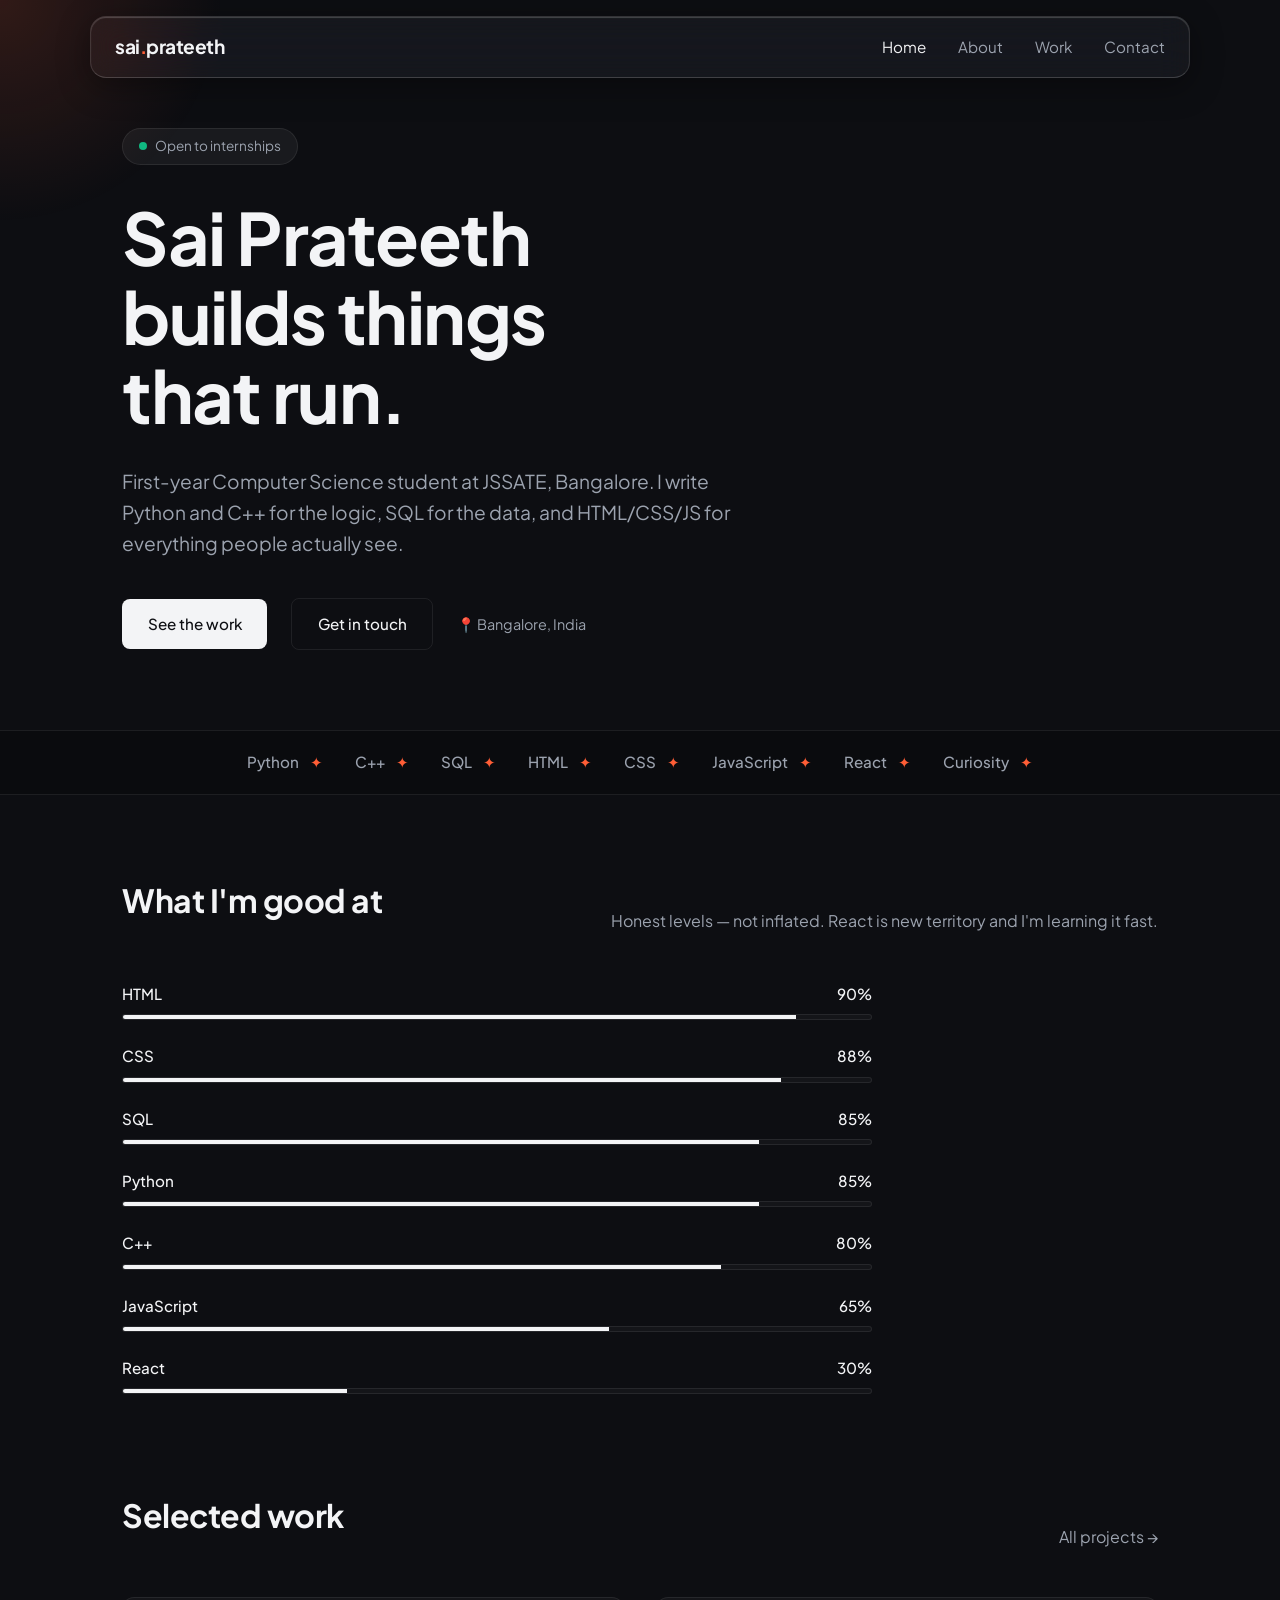
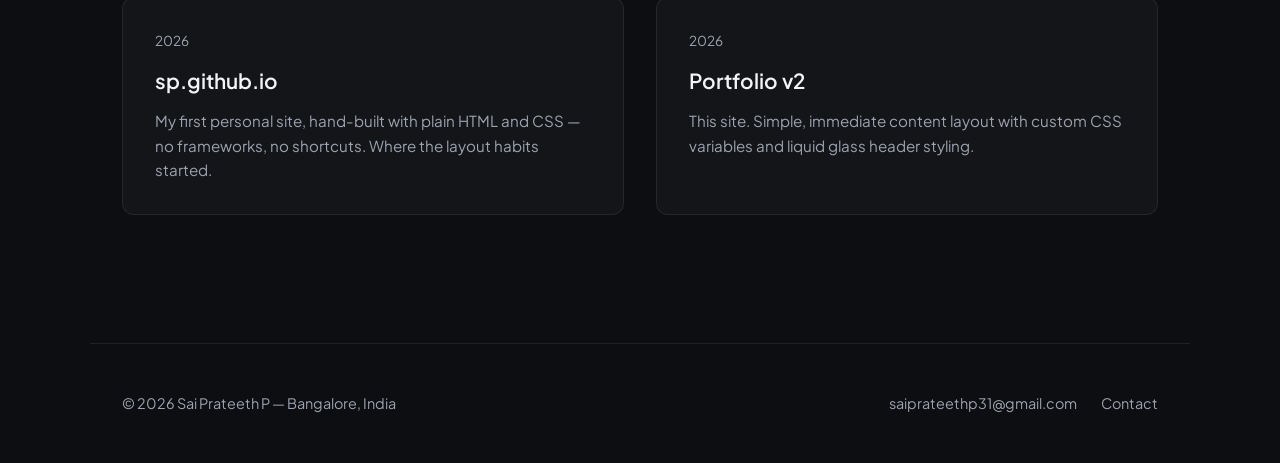
==== commit cf35b743: "Add files via upload" ====
--- a/index.html
+++ b/index.html
@@ -1,170 +1,126 @@
 <!DOCTYPE html>
 <html lang="en">
 <head>
-<meta charset="UTF-8">
-<meta name="viewport" content="width=device-width, initial-scale=1.0">
-<title>SaiPrateeth P — Frontend Designer</title>
-<link rel="preconnect" href="https://fonts.googleapis.com">
-<link rel="preconnect" href="https://fonts.gstatic.com" crossorigin>
-<link href="https://fonts.googleapis.com/css2?family=JetBrains+Mono:wght@400;500;700;800&family=Space+Grotesk:wght@400;500;600;700&display=swap" rel="stylesheet">
-<link rel="stylesheet" href="style.css">
+  <meta charset="UTF-8">
+  <meta name="viewport" content="width=device-width, initial-scale=1.0">
+  <title>Sai Prateeth — Portfolio</title>
+  <link rel="preconnect" href="https://fonts.googleapis.com">
+  <link rel="preconnect" href="https://fonts.gstatic.com" crossorigin>
+  <link href="https://fonts.googleapis.com/css2?family=Plus+Jakarta+Sans:wght@300;400;500;600;700&display=swap" rel="stylesheet">
+  <link rel="stylesheet" href="style.css">
 </head>
 <body>
+  <div id="cursor-glow"></div>
+  
+  <header>
+    <div class="nav-container">
+      <a href="index.html" class="logo">sai<span>.</span>prateeth</a>
+      <nav>
+        <a href="index.html" class="nav-link active">Home</a>
+        <a href="about.html" class="nav-link">About</a>
+        <a href="projects.html" class="nav-link">Work</a>
+        <a href="contact.html" class="nav-link">Contact</a>
+      </nav>
+    </div>
+  </header>
 
-<div class="page-loader" id="pageLoader">
-  <div class="page-loader-text">LOADING_HOME.EXE</div>
-  <div class="page-loader-bar"></div>
-</div>
+  <main>
+    <section>
+      <div class="badge">Open to internships</div>
+      <h1 class="hero-title">
+        <span>Sai Prateeth</span>
+        <span>builds things</span>
+        <span>that run.</span>
+      </h1>
+      <p class="hero-desc">
+        First-year Computer Science student at JSSATE, Bangalore. I write Python and C++ for the logic, SQL for the data, and HTML/CSS/JS for everything people actually see.
+      </p>
+      <div class="hero-actions">
+        <a href="projects.html" class="btn btn-primary">See the work</a>
+        <a href="contact.html" class="btn btn-secondary">Get in touch</a>
+        <span class="location-tag">📍 Bangalore, India</span>
+      </div>
+    </section>
 
-<div class="crt-overlay"></div>
-<div class="vignette"></div>
-<div class="flicker-bar" id="flickerBar"></div>
-
-<div class="cursor-ghost-c" id="ghostC"></div>
-<div class="cursor-ghost-m" id="ghostM"></div>
-<div class="cursor-ring" id="cursorRing"></div>
-<div class="cursor-dot" id="cursorDot"></div>
-
-<nav>
-  <div class="wrap">
-    <div class="logo">SP<span>_</span>DESIGN</div>
-    <div class="navlinks" id="navLinks">
-      <a href="index.html" data-page="index.html" data-transition>Home</a>
-      <a href="about.html" data-page="about.html" data-transition>About</a>
-      <a href="projects.html" data-page="projects.html" data-transition>Work</a>
-      <a href="contact.html" data-page="contact.html" data-transition>Contact</a>
-    </div>
-    <button class="nav-toggle" id="navToggle">[ = ]</button>
-  </div>
-</nav>
-
-<header class="hero">
-  <div class="wrap">
-    <div class="hero-tag">STATUS: OPEN TO OPPORTUNITIES</div>
-    <h1 class="name">
-      <span class="glitchwrap" id="heroName">
-        SaiPrateeth P
-        <span class="g-c" aria-hidden="true">SaiPrateeth P</span>
-        <span class="g-m" aria-hidden="true">SaiPrateeth P</span>
-      </span>
-    </h1>
-    <div class="role-line mono" id="roleLine"></div>
-    <p class="hero-desc">
-      Engineering student at JSSATEB, teaching myself the craft of frontend
-      design — where logic compiles into something people actually want
-      to look at.
-    </p>
-    <div class="hero-cta">
-      <a href="projects.html" data-transition class="btn primary"><span>View Work</span></a>
-      <a href="https://github.com/Prathuu24" target="_blank" rel="noopener" class="btn ghost"><span>GitHub ↗</span></a>
-    </div>
-  </div>
-  <div class="scroll-hint"><div class="line"></div> SCROLL</div>
-</header>
-
-<div class="ticker-wrap">
-  <div class="ticker-track">
-    <span>HTML</span><span>CSS</span><span>JAVASCRIPT</span><span>REACT</span>
-    <span>UI DESIGN</span><span>FRONTEND</span>
-    <span>HTML</span><span>CSS</span><span>JAVASCRIPT</span><span>REACT</span>
-    <span>UI DESIGN</span><span>FRONTEND</span>
-  </div>
-</div>
-
-<section id="about-teaser">
-  <div class="wrap">
-    <div class="eyebrow reveal">About</div>
-    <h2 class="sec-title reveal">Engineer by degree,<br>designer by obsession.</h2>
-    <div class="about-grid" style="margin-top:50px;">
-      <div class="about-text reveal">
-        <p>I'm <strong>SaiPrateeth P</strong>, an engineering student at
-        <strong>JSSATEB</strong> working backwards from engineer to
-        frontend designer — rebuilding interfaces I admire and asking why
-        every pixel and transition sits where it does.</p>
-        <a href="about.html" data-transition class="btn ghost" style="display:inline-block;margin-top:10px;"><span>Read Full Story →</span></a>
-      </div>
-      <div class="status-panel reveal">
-        <div class="head"><span>system.status</span><span>v1.0</span></div>
-        <div class="status-row"><span>role</span><span>Aspiring Frontend Designer</span></div>
-        <div class="status-row"><span>education</span><span>JSSATEB</span></div>
-        <div class="status-row"><span>focus</span><span>UI / Interaction</span></div>
-        <div class="status-row"><span>availability</span><span>open</span></div>
+    <div class="ticker-wrapper">
+      <div class="ticker">
+        <div class="ticker-item">Python <span>✦</span></div>
+        <div class="ticker-item">C++ <span>✦</span></div>
+        <div class="ticker-item">SQL <span>✦</span></div>
+        <div class="ticker-item">HTML <span>✦</span></div>
+        <div class="ticker-item">CSS <span>✦</span></div>
+        <div class="ticker-item">JavaScript <span>✦</span></div>
+        <div class="ticker-item">React <span>✦</span></div>
+        <div class="ticker-item">Curiosity <span>✦</span></div>
       </div>
     </div>
-  </div>
-</section>
 
-<section id="work-teaser">
-  <div class="wrap">
-    <div class="eyebrow reveal">Selected Work</div>
-    <h2 class="sec-title reveal">A few things I've shipped.</h2>
-    <div class="proj-grid">
-      <div class="proj-card reveal" data-cat="clone">
-        <div>
-          <div class="proj-num">01 / WEB APP CLONE</div>
-          <div class="proj-title">
-            Spotify UI Clone
-            <span class="g-c" aria-hidden="true">Spotify UI Clone</span>
-            <span class="g-m" aria-hidden="true">Spotify UI Clone</span>
-          </div>
-          <p class="proj-desc">Recreated Spotify's web player layout — sidebar navigation, now-playing bar, and hover states.</p>
+    <section>
+      <div class="section-header">
+        <h2>What I'm good at</h2>
+        <p>Honest levels — not inflated. React is new territory and I'm learning it fast.</p>
+      </div>
+      <div class="skills-grid">
+        <div class="skill-item">
+          <div class="skill-info"><span>HTML</span><span>90%</span></div>
+          <div class="progress-bar"><div class="progress-fill" style="width: 90%;"></div></div>
         </div>
-        <div class="proj-tags"><span class="tag">HTML</span><span class="tag">CSS</span><span class="tag">JS</span></div>
+        <div class="skill-item">
+          <div class="skill-info"><span>CSS</span><span>88%</span></div>
+          <div class="progress-bar"><div class="progress-fill" style="width: 88%;"></div></div>
+        </div>
+        <div class="skill-item">
+          <div class="skill-info"><span>SQL</span><span>85%</span></div>
+          <div class="progress-bar"><div class="progress-fill" style="width: 85%;"></div></div>
+        </div>
+        <div class="skill-item">
+          <div class="skill-info"><span>Python</span><span>85%</span></div>
+          <div class="progress-bar"><div class="progress-fill" style="width: 85%;"></div></div>
+        </div>
+        <div class="skill-item">
+          <div class="skill-info"><span>C++</span><span>80%</span></div>
+          <div class="progress-bar"><div class="progress-fill" style="width: 80%;"></div></div>
+        </div>
+        <div class="skill-item">
+          <div class="skill-info"><span>JavaScript</span><span>65%</span></div>
+          <div class="progress-bar"><div class="progress-fill" style="width: 65%;"></div></div>
+        </div>
+        <div class="skill-item">
+          <div class="skill-info"><span>React</span><span>30%</span></div>
+          <div class="progress-bar"><div class="progress-fill" style="width: 30%;"></div></div>
+        </div>
       </div>
-      <div class="proj-card reveal" data-cat="clone">
-        <div>
-          <div class="proj-num">02 / WEB APP CLONE</div>
-          <div class="proj-title">
-            Netflix Landing Clone
-            <span class="g-c" aria-hidden="true">Netflix Landing Clone</span>
-            <span class="g-m" aria-hidden="true">Netflix Landing Clone</span>
-          </div>
-          <p class="proj-desc">Rebuilt Netflix's marketing landing page — responsive breakpoints, hero treatment, FAQ accordion.</p>
-        </div>
-        <div class="proj-tags"><span class="tag">HTML</span><span class="tag">CSS</span></div>
+    </section>
+
+    <section>
+      <div class="section-header">
+        <h2>Selected work</h2>
+        <a href="projects.html" style="color: var(--text-muted);">All projects →</a>
       </div>
+      <div class="projects-grid">
+        <article class="project-card">
+          <span class="project-year">2026</span>
+          <h3 class="project-title">sp.github.io</h3>
+          <p class="project-desc">My first personal site, hand-built with plain HTML and CSS — no frameworks, no shortcuts. Where the layout habits started.</p>
+        </article>
+        <article class="project-card">
+          <span class="project-year">2026</span>
+          <h3 class="project-title">Portfolio v2</h3>
+          <p class="project-desc">This site. Simple, immediate content layout with custom CSS variables and liquid glass header styling.</p>
+        </article>
+      </div>
+    </section>
+  </main>
+
+  <footer>
+    <p>© 2026 Sai Prateeth P — Bangalore, India</p>
+    <position: fixed; bottom: 0; left: 0; right: 0; background-color: var(--footer-bg); padding: 1rem 0; text-align: center;">
+    <div class="footer-links">
+      <a href="mailto:saiprateethp31@gmail.com">saiprateethp31@gmail.com</a>
+      <a href="contact.html">Contact</a>
     </div>
-    <a href="projects.html" data-transition class="btn primary" style="display:inline-block;margin-top:36px;"><span>View All Work →</span></a>
-  </div>
-</section>
+  </footer>
 
-<section id="cta">
-  <div class="wrap">
-    <div class="eyebrow reveal">Contact</div>
-    <div class="contact-wrap">
-      <div class="contact-title reveal">Let's build<br>something.</div>
-      <a href="contact.html" data-transition class="btn primary" style="margin-top:10px;"><span>Get In Touch →</span></a>
-    </div>
-  </div>
-</section>
-
-<footer class="site-footer">
-  <div class="wrap">
-    <div class="footer-grid">
-      <div class="footer-col">
-        <h4>SP_Design</h4>
-        <p>Engineering student at JSSATEB, building toward a career in frontend design — one interface at a time.</p>
-      </div>
-      <div class="footer-col">
-        <h4>Navigate</h4>
-        <a href="index.html" data-transition>Home</a>
-        <a href="about.html" data-transition>About</a>
-        <a href="projects.html" data-transition>Work</a>
-        <a href="contact.html" data-transition>Contact</a>
-      </div>
-      <div class="footer-col">
-        <h4>Connect</h4>
-        <a href="https://github.com/Prathuu24" target="_blank" rel="noopener">GitHub ↗</a>
-        <a href="https://www.linkedin.com/in/saiprateeth-p-6721a32bb" target="_blank" rel="noopener">LinkedIn ↗</a>
-      </div>
-    </div>
-    <div class="footer-bottom">
-      <span>© 2026 SaiPrateeth P</span>
-      <span>Built with HTML / CSS / JS</span>
-    </div>
-  </div>
-</footer>
-
-<script src="script.js"></script>
+  <script src="script.js"></script>
 </body>
-</html>
+</html>
--- a/style.css
+++ b/style.css
@@ -1,496 +1,339 @@
-:root{
-    --bg:#0a0a0c;
-    --bg-alt:#111114;
-    --panel:#151518;
-    --text:#e8e6e1;
-    --text-dim:#8b8b93;
-    --line:#232328;
-    --accent:#ffb000;
-    --accent-cyan:#00e5ff;
-    --accent-mag:#ff2e63;
-  }
-
-  *{margin:0;padding:0;box-sizing:border-box;}
-  html{scroll-behavior:smooth;}
-  body{
-    background:var(--bg);
-    color:var(--text);
-    font-family:'Space Grotesk',sans-serif;
-    overflow-x:hidden;
-    cursor:none;
-  }
-  ::selection{background:var(--accent);color:#0a0a0c;}
-
-  .mono{font-family:'JetBrains Mono',monospace;}
-
-  a{color:inherit;text-decoration:none;}
-
-  /* ---------- scanline / crt overlay ---------- */
-  .crt-overlay{
-    position:fixed;inset:0;
-    pointer-events:none;
-    z-index:9000;
-    background:repeating-linear-gradient(
-      to bottom,
-      rgba(255,255,255,0.025) 0px,
-      rgba(255,255,255,0.025) 1px,
-      transparent 1px,
-      transparent 3px
-    );
-    mix-blend-mode:overlay;
-    opacity:.6;
-  }
-  .vignette{
-    position:fixed;inset:0;
-    pointer-events:none;
-    z-index:8999;
-    background:radial-gradient(ellipse at center, transparent 55%, rgba(0,0,0,0.55) 100%);
-  }
-  .flicker-bar{
-    position:fixed;left:0;right:0;
-    height:2px;
-    background:rgba(255,255,255,0.06);
-    z-index:9001;
-    pointer-events:none;
-    opacity:0;
-  }
-  .flicker-bar.active{animation:flickerMove .18s linear;}
-  @keyframes flickerMove{
-    0%{opacity:.8;}
-    100%{opacity:0;}
-  }
-
-  /* ---------- custom cursor ---------- */
-  .cursor-dot, .cursor-ghost-c, .cursor-ghost-m{
-    position:fixed;top:0;left:0;
-    width:8px;height:8px;
-    border-radius:50%;
-    pointer-events:none;
-    z-index:10000;
-    transform:translate(-50%,-50%);
-  }
-  .cursor-dot{background:var(--text);}
-  .cursor-ghost-c{background:var(--accent-cyan);opacity:.55;mix-blend-mode:screen;}
-  .cursor-ghost-m{background:var(--accent-mag);opacity:.55;mix-blend-mode:screen;}
-  .cursor-ring{
-    position:fixed;top:0;left:0;
-    width:34px;height:34px;
-    border:1px solid var(--text-dim);
-    border-radius:50%;
-    pointer-events:none;
-    z-index:9999;
-    transform:translate(-50%,-50%);
-    transition:width .2s ease, height .2s ease, border-color .2s ease, background .2s ease;
-  }
-  .cursor-ring.hover{
-    width:60px;height:60px;
-    border-color:var(--accent);
-    background:rgba(255,176,0,0.06);
-  }
-  @media (hover:none){
-    body{cursor:auto;}
-    .cursor-dot,.cursor-ghost-c,.cursor-ghost-m,.cursor-ring{display:none;}
-  }
-
-  /* ---------- layout shell ---------- */
-  .wrap{max-width:1100px;margin:0 auto;padding:0 32px;}
-
-  nav{
-    position:fixed;top:0;left:0;right:0;
-    z-index:500;
-    background:rgba(10,10,12,0.7);
-    backdrop-filter:blur(10px);
-    border-bottom:1px solid var(--line);
-  }
-  nav .wrap{
-    display:flex;align-items:center;justify-content:space-between;
-    height:64px;
-  }
-  .logo{font-family:'JetBrains Mono',monospace;font-weight:700;font-size:15px;letter-spacing:.5px;}
-  .logo span{color:var(--accent);}
-  .navlinks{display:flex;gap:28px;font-family:'JetBrains Mono',monospace;font-size:12px;text-transform:uppercase;letter-spacing:1px;color:var(--text-dim);}
-  .navlinks a{position:relative;padding:4px 0;transition:color .25s;}
-  .navlinks a:hover{color:var(--text);}
-  .navlinks a::after{
-    content:'';position:absolute;left:0;bottom:0;height:1px;width:0;
-    background:var(--accent);transition:width .25s ease;
-  }
-  .navlinks a:hover::after{width:100%;}
-
-  /* ---------- hero ---------- */
-  header.hero{
-    min-height:100vh;
-    display:flex;flex-direction:column;justify-content:center;
-    position:relative;
-    padding-top:64px;
-  }
-  .hero-tag{
-    font-family:'JetBrains Mono',monospace;
-    font-size:13px;color:var(--accent);
-    display:flex;align-items:center;gap:10px;margin-bottom:22px;
-  }
-  .hero-tag::before{
-    content:'';width:8px;height:8px;background:var(--accent);border-radius:50%;
-    box-shadow:0 0 10px var(--accent);
-    animation:pulse 1.6s ease-in-out infinite;
-  }
-  @keyframes pulse{0%,100%{opacity:1;}50%{opacity:.3;}}
-
-  h1.name{
-    font-family:'JetBrains Mono',monospace;
-    font-weight:800;
-    font-size:clamp(42px,9vw,108px);
-    line-height:.98;
-    letter-spacing:-2px;
-    position:relative;
-  }
-  .glitchwrap{position:relative;display:inline-block;}
-  .glitchwrap .g-c, .glitchwrap .g-m{
-    position:absolute;top:0;left:0;width:100%;
-    opacity:0;
-    pointer-events:none;
-  }
-
-  .role-line{
-    margin-top:24px;
-    font-family:'JetBrains Mono',monospace;
-    font-size:clamp(15px,2.4vw,22px);
-    color:var(--text-dim);
-    height:1.4em;
-  }
-  .role-line .cursor-char{color:var(--accent);}
-
-  .hero-desc{
-    max-width:520px;margin-top:34px;
-    font-size:16px;line-height:1.7;color:var(--text-dim);
-  }
-  .hero-cta{
-    margin-top:42px;display:flex;gap:16px;flex-wrap:wrap;
-  }
-  .btn{
-    font-family:'JetBrains Mono',monospace;
-    font-size:13px;letter-spacing:.5px;
-    padding:14px 26px;
-    border:1px solid var(--line);
-    position:relative;overflow:hidden;
-    transition:border-color .3s;
-  }
-  .btn span{position:relative;z-index:2;}
-  .btn.primary{border-color:var(--accent);color:#0a0a0c;}
-  .btn.primary span{color:#0a0a0c;}
-  .btn.primary::before{
-    content:'';position:absolute;inset:0;background:var(--accent);z-index:1;
-  }
-  .btn.ghost:hover{border-color:var(--text);}
-
-  .scroll-hint{
-    position:absolute;bottom:36px;left:32px;
-    font-family:'JetBrains Mono',monospace;font-size:11px;color:var(--text-dim);
-    display:flex;align-items:center;gap:10px;
-  }
-  .scroll-hint .line{width:32px;height:1px;background:var(--text-dim);position:relative;overflow:hidden;}
-  .scroll-hint .line::after{
-    content:'';position:absolute;left:-100%;top:0;bottom:0;width:100%;
-    background:var(--accent);
-    animation:scrollhint 1.8s linear infinite;
-  }
-  @keyframes scrollhint{to{left:100%;}}
-
-  /* ---------- section shell ---------- */
-  section{padding:130px 0;position:relative;border-top:1px solid var(--line);}
-  .eyebrow{
-    font-family:'JetBrains Mono',monospace;font-size:12px;color:var(--accent);
-    letter-spacing:1.5px;text-transform:uppercase;margin-bottom:14px;
-    display:flex;align-items:center;gap:10px;
-  }
-  .eyebrow::before{content:'//';color:var(--text-dim);}
-  h2.sec-title{
-    font-family:'JetBrains Mono',monospace;font-weight:700;
-    font-size:clamp(28px,4.4vw,46px);letter-spacing:-1px;margin-bottom:18px;
-  }
-
-  .reveal{
-    clip-path:inset(0 0 100% 0);
-    opacity:0;
-    transition:clip-path .9s cubic-bezier(.16,1,.3,1), opacity .5s ease;
-  }
-  .reveal.in{clip-path:inset(0 0 0% 0);opacity:1;}
-
-  /* ---------- about ---------- */
-  .about-grid{display:grid;grid-template-columns:1.1fr .9fr;gap:60px;align-items:start;}
-  @media(max-width:820px){.about-grid{grid-template-columns:1fr;}}
-  .about-text p{font-size:17px;line-height:1.85;color:var(--text-dim);margin-bottom:18px;}
-  .about-text strong{color:var(--text);font-weight:600;}
-
-  .status-panel{
-    background:var(--panel);border:1px solid var(--line);padding:26px;
-    font-family:'JetBrains Mono',monospace;font-size:13px;
-  }
-  .status-panel .head{color:var(--text-dim);margin-bottom:16px;display:flex;justify-content:space-between;}
-  .status-row{display:flex;justify-content:space-between;padding:8px 0;border-top:1px dashed var(--line);color:var(--text-dim);}
-  .status-row span:last-child{color:var(--accent);}
-
-  /* ---------- skills ---------- */
-  .skills-list{display:flex;flex-direction:column;gap:0;margin-top:10px;}
-  .skill-row{
-    display:grid;grid-template-columns:160px 1fr 60px;align-items:center;gap:20px;
-    padding:18px 0;border-top:1px solid var(--line);
-    font-family:'JetBrains Mono',monospace;font-size:14px;
-  }
-  .skill-row:last-child{border-bottom:1px solid var(--line);}
-  .skill-name{font-weight:600;}
-  .skill-bar-track{height:6px;background:var(--bg-alt);position:relative;overflow:hidden;}
-  .skill-bar-fill{
-    position:absolute;top:0;left:0;bottom:0;width:0%;
-    background:linear-gradient(90deg,var(--accent-mag),var(--accent));
-  }
-  .skill-bar-fill.animate{transition:width 1.4s cubic-bezier(.16,1,.3,1);}
-  .skill-pct{text-align:right;color:var(--text-dim);}
-
-  /* ---------- projects ---------- */
-  .proj-grid{display:grid;grid-template-columns:1fr 1fr;gap:2px;margin-top:40px;background:var(--line);}
-  @media(max-width:760px){.proj-grid{grid-template-columns:1fr;}}
-  .proj-card{
-    background:var(--bg);padding:38px 34px;position:relative;overflow:hidden;
-    min-height:230px;display:flex;flex-direction:column;justify-content:space-between;
-  }
-  .proj-num{font-family:'JetBrains Mono',monospace;font-size:12px;color:var(--text-dim);}
-  .proj-title{
-    font-family:'JetBrains Mono',monospace;font-weight:700;font-size:24px;
-    margin-top:16px;position:relative;display:inline-block;
-  }
-  .proj-title .g-c,.proj-title .g-m{position:absolute;top:0;left:0;opacity:0;}
-  .proj-desc{color:var(--text-dim);font-size:14px;line-height:1.7;margin-top:12px;max-width:380px;}
-  .proj-tags{display:flex;gap:8px;flex-wrap:wrap;margin-top:20px;}
-  .tag{font-family:'JetBrains Mono',monospace;font-size:11px;padding:5px 10px;border:1px solid var(--line);color:var(--text-dim);}
-  .proj-card::before{
-    content:'';position:absolute;top:0;left:0;height:2px;width:0;
-    background:var(--accent);transition:width .4s ease;
-  }
-  .proj-card:hover::before{width:100%;}
-  .proj-card:hover .proj-title{animation:titleGlitch .35s steps(2) 1;}
-  .proj-card:hover .proj-title .g-c{opacity:.7;transform:translate(2px,-1px);color:var(--accent-cyan);animation:glitchshift .35s steps(2) 1;}
-  .proj-card:hover .proj-title .g-m{opacity:.7;transform:translate(-2px,1px);color:var(--accent-mag);animation:glitchshift .35s steps(2) 1 reverse;}
-  @keyframes glitchshift{0%{transform:translate(0,0);}50%{transform:translate(3px,-2px);}100%{transform:translate(-3px,2px);}}
-  @keyframes titleGlitch{0%{transform:translate(0);}50%{transform:translate(-1px,1px);}100%{transform:translate(0);}}
-
-  .placeholder-note{
-    font-family:'JetBrains Mono',monospace;font-size:11px;color:var(--text-dim);
-    margin-top:60px;border:1px dashed var(--line);padding:16px 20px;
-  }
-  .placeholder-note strong{color:var(--accent);}
-
-  /* ---------- contact ---------- */
-  .contact-wrap{display:flex;flex-direction:column;align-items:flex-start;gap:30px;}
-  .contact-title{
-    font-family:'JetBrains Mono',monospace;font-weight:800;
-    font-size:clamp(32px,7vw,80px);letter-spacing:-2px;line-height:1;
-  }
-  .contact-links{display:flex;gap:20px;flex-wrap:wrap;margin-top:10px;}
-  .contact-link{
-    font-family:'JetBrains Mono',monospace;font-size:14px;
-    padding:16px 22px;border:1px solid var(--line);
-    display:flex;align-items:center;gap:10px;transition:all .25s;
-  }
-  .contact-link:hover{border-color:var(--accent);color:var(--accent);transform:translateY(-2px);}
-  footer{
-    padding:30px 0;border-top:1px solid var(--line);
-    font-family:'JetBrains Mono',monospace;font-size:11px;color:var(--text-dim);
-    display:flex;justify-content:space-between;flex-wrap:wrap;gap:10px;
-  }
-
-/* =========================================================
-   MULTI-PAGE ADDITIONS
-   ========================================================= */
-
-/* ---------- page transition loader ---------- */
-.page-loader{
-  position:fixed;inset:0;z-index:20000;
-  background:var(--bg);
-  display:flex;align-items:center;justify-content:center;
-  transform:translateY(0);
-  transition:transform .6s cubic-bezier(.76,0,.24,1);
-}
-.page-loader.hide{transform:translateY(-100%);}
-.page-loader.leaving{transform:translateY(0);}
-.page-loader-text{
-  font-family:'JetBrains Mono',monospace;font-size:13px;color:var(--accent);
-  display:flex;align-items:center;gap:10px;
-}
-.page-loader-text::before{
-  content:'';width:8px;height:8px;background:var(--accent);border-radius:50%;
-  animation:pulse 1s ease-in-out infinite;
-}
-.page-loader-bar{
-  position:absolute;bottom:0;left:0;height:2px;width:0%;background:var(--accent);
-  transition:width .5s ease;
-}
-.page-loader.animate-bar .page-loader-bar{width:100%;}
-
-/* ---------- nav: active link + mobile ---------- */
-.navlinks a.active{color:var(--accent);}
-.navlinks a.active::after{width:100%;}
-.nav-toggle{
-  display:none;
-  font-family:'JetBrains Mono',monospace;font-size:14px;color:var(--text);
-  background:none;border:1px solid var(--line);padding:8px 12px;
-  cursor:none;
-}
-@media(max-width:720px){
-  .navlinks{
-    position:fixed;top:64px;left:0;right:0;bottom:0;
-    background:var(--bg);
-    flex-direction:column;gap:0;
-    padding:20px 32px;
-    transform:translateY(-110%);
-    transition:transform .4s cubic-bezier(.76,0,.24,1);
-    z-index:499;
-  }
-  .navlinks.open{transform:translateY(0);}
-  .navlinks a{
-    padding:18px 0;border-bottom:1px solid var(--line);font-size:16px;
-  }
-  .nav-toggle{display:block;}
-}
-
-/* ---------- footer nav (shared across pages) ---------- */
-.site-footer{
-  border-top:1px solid var(--line);
-  padding:60px 0 30px;
-}
-.footer-grid{
-  display:grid;grid-template-columns:1.3fr 1fr 1fr;gap:40px;margin-bottom:40px;
-}
-@media(max-width:720px){.footer-grid{grid-template-columns:1fr;gap:30px;}}
-.footer-col h4{
-  font-family:'JetBrains Mono',monospace;font-size:12px;color:var(--accent);
-  text-transform:uppercase;letter-spacing:1px;margin-bottom:16px;
-}
-.footer-col a, .footer-col p{
-  display:block;color:var(--text-dim);font-size:13px;margin-bottom:10px;
-  transition:color .2s;
-}
-.footer-col a:hover{color:var(--text);}
-.footer-bottom{
-  display:flex;justify-content:space-between;flex-wrap:wrap;gap:10px;
-  font-family:'JetBrains Mono',monospace;font-size:11px;color:var(--text-dim);
-  border-top:1px solid var(--line);padding-top:24px;
-}
-
-/* ---------- skills ticker (marquee) ---------- */
-.ticker-wrap{
-  overflow:hidden;border-top:1px solid var(--line);border-bottom:1px solid var(--line);
-  padding:18px 0;background:var(--bg-alt);
-}
-.ticker-track{
-  display:flex;gap:48px;white-space:nowrap;width:max-content;
-  animation:tickerScroll 18s linear infinite;
-  font-family:'JetBrains Mono',monospace;font-size:14px;color:var(--text-dim);
-}
-.ticker-track span{display:flex;align-items:center;gap:10px;}
-.ticker-track span::before{content:'◆';color:var(--accent);font-size:10px;}
-@keyframes tickerScroll{
-  from{transform:translateX(0);}
-  to{transform:translateX(-50%);}
-}
-
-/* ---------- page hero (sub-pages) ---------- */
-.page-hero{padding:150px 0 60px;}
-.page-hero .eyebrow{margin-bottom:18px;}
-.page-hero h1{
-  font-family:'JetBrains Mono',monospace;font-weight:800;
-  font-size:clamp(36px,7vw,72px);letter-spacing:-2px;line-height:1;
-}
-.page-hero p{margin-top:22px;max-width:560px;color:var(--text-dim);font-size:16px;line-height:1.7;}
-
-/* ---------- timeline component (about page) ---------- */
-.timeline{position:relative;margin-top:50px;padding-left:32px;}
-.timeline::before{
-  content:'';position:absolute;left:5px;top:6px;bottom:6px;width:1px;
-  background:var(--line);
-}
-.timeline-item{position:relative;padding-bottom:44px;}
-.timeline-item:last-child{padding-bottom:0;}
-.timeline-dot{
-  position:absolute;left:-32px;top:4px;width:11px;height:11px;border-radius:50%;
-  background:var(--bg);border:2px solid var(--accent);
-  box-shadow:0 0 0 4px var(--bg);
-}
-.timeline-date{
-  font-family:'JetBrains Mono',monospace;font-size:12px;color:var(--accent);
-  margin-bottom:6px;letter-spacing:.5px;
-}
-.timeline-title{font-family:'JetBrains Mono',monospace;font-weight:700;font-size:18px;margin-bottom:8px;}
-.timeline-desc{color:var(--text-dim);font-size:14px;line-height:1.7;max-width:520px;}
-
-/* ---------- now panel (about page) ---------- */
-.now-panel{
-  margin-top:60px;border:1px solid var(--line);background:var(--panel);
-  padding:28px;
-}
-.now-panel .head{
-  font-family:'JetBrains Mono',monospace;font-size:12px;color:var(--text-dim);
-  display:flex;justify-content:space-between;margin-bottom:18px;
-  text-transform:uppercase;letter-spacing:1px;
-}
-.now-list{display:flex;flex-direction:column;gap:12px;}
-.now-item{display:flex;gap:14px;font-size:14px;color:var(--text-dim);align-items:flex-start;}
-.now-item::before{content:'▸';color:var(--accent);flex-shrink:0;}
-
-/* ---------- filter tabs (projects page) ---------- */
-.filter-tabs{display:flex;gap:10px;flex-wrap:wrap;margin-top:36px;}
-.filter-tab{
-  font-family:'JetBrains Mono',monospace;font-size:12px;letter-spacing:.5px;
-  padding:10px 18px;border:1px solid var(--line);color:var(--text-dim);
-  background:none;cursor:none;transition:all .25s;text-transform:uppercase;
-}
-.filter-tab:hover{color:var(--text);border-color:var(--text-dim);}
-.filter-tab.active{color:#0a0a0c;background:var(--accent);border-color:var(--accent);}
-.proj-card.hidden{display:none;}
-
-/* ---------- contact form ---------- */
-.contact-layout{display:grid;grid-template-columns:1fr 1fr;gap:60px;margin-top:50px;}
-@media(max-width:860px){.contact-layout{grid-template-columns:1fr;}}
-.form-field{margin-bottom:26px;}
-.form-field label{
-  display:block;font-family:'JetBrains Mono',monospace;font-size:12px;color:var(--accent);
-  margin-bottom:8px;
-}
-.form-field label::before{content:'> ';color:var(--text-dim);}
-.form-field input, .form-field textarea{
-  width:100%;background:var(--bg-alt);border:1px solid var(--line);
-  color:var(--text);padding:14px 16px;font-family:'Space Grotesk',sans-serif;font-size:14px;
-  outline:none;transition:border-color .25s,background .25s;
-  resize:vertical;
-}
-.form-field input:focus, .form-field textarea:focus{
-  border-color:var(--accent);background:var(--panel);
-}
-.form-field textarea{min-height:130px;}
-.submit-btn{
-  font-family:'JetBrains Mono',monospace;font-size:13px;letter-spacing:.5px;
-  padding:16px 30px;background:var(--accent);color:#0a0a0c;border:none;
-  cursor:none;position:relative;overflow:hidden;font-weight:700;
-}
-.submit-btn:disabled{opacity:.6;}
-.form-status{
-  margin-top:16px;font-family:'JetBrains Mono',monospace;font-size:12px;color:var(--text-dim);
-  min-height:18px;
-}
-.form-status.success{color:var(--accent);}
-
-.copy-btn{
-  font-family:'JetBrains Mono',monospace;font-size:12px;
-  border:1px solid var(--line);background:none;color:var(--text-dim);
-  padding:6px 12px;cursor:none;margin-left:10px;transition:all .2s;
-}
-.copy-btn:hover{border-color:var(--accent);color:var(--accent);}
-.copy-btn.copied{border-color:var(--accent);color:var(--accent);}
-
-.direct-line{
-  display:flex;align-items:center;flex-wrap:wrap;gap:6px;
-  font-family:'JetBrains Mono',monospace;font-size:14px;color:var(--text-dim);
-  padding:16px 0;border-top:1px solid var(--line);
-}
-.direct-line:last-child{border-bottom:1px solid var(--line);}
-.direct-line strong{color:var(--text);min-width:90px;display:inline-block;}
+:root {
+  --bg-color: #0d0e12;
+  --card-bg: rgba(255, 255, 255, 0.03);
+  --card-border: rgba(255, 255, 255, 0.08);
+  --text-main: #f3f4f6;
+  --text-muted: #9ca3af;
+  --accent: #ff5e36;
+  --accent-glow: rgba(255, 94, 54, 0.15);
+  --font-family: 'Plus Jakarta Sans', sans-serif;
+}
+
+* {
+  box-sizing: border-box;
+  margin: 0;
+  padding: 0;
+}
+
+body {
+  background-color: var(--bg-color);
+  color: var(--text-main);
+  font-family: var(--font-family);
+  overflow-x: hidden;
+  line-height: 1.6;
+}
+
+a {
+  color: inherit;
+  text-decoration: none;
+}
+
+#cursor-glow {
+  position: fixed;
+  top: 0;
+  left: 0;
+  width: 450px;
+  height: 450px;
+  margin-left: -225px;
+  margin-top: -225px;
+  background: radial-gradient(circle, var(--accent-glow) 0%, rgba(0,0,0,0) 70%);
+  pointer-events: none;
+  z-index: 0;
+  border-radius: 50%;
+}
+
+/* Floating Liquid Frosted Glass Top Bar */
+header {
+  position: fixed;
+  top: 1rem;
+  left: 50%;
+  transform: translateX(-50%);
+  width: calc(100% - 4rem);
+  max-width: 1100px;
+  z-index: 100;
+  
+  background: rgba(255, 255, 255, 0.04);
+  backdrop-filter: blur(16px) saturate(180%);
+  -webkit-backdrop-filter: blur(16px) saturate(180%);
+  border: 1px solid rgba(255, 255, 255, 0.12);
+  border-bottom: 1px solid rgba(255, 255, 255, 0.18);
+  border-radius: 16px;
+  box-shadow: 0 8px 32px 0 rgba(0, 0, 0, 0.37),
+              inset 0 1px 1px 0 rgba(255, 255, 255, 0.2);
+}
+
+.nav-container {
+  max-width: 1100px;
+  margin: 0 auto;
+  padding: 0.9rem 1.5rem;
+  display: flex;
+  justify-content: space-between;
+  align-items: center;
+}
+
+.logo {
+  font-weight: 700;
+  font-size: 1.2rem;
+  letter-spacing: -0.5px;
+}
+
+.logo span {
+  color: var(--accent);
+}
+
+nav {
+  display: flex;
+  gap: 2rem;
+}
+
+.nav-link {
+  font-size: 0.95rem;
+  color: var(--text-muted);
+}
+
+.nav-link:hover, .nav-link.active {
+  color: var(--text-main);
+}
+
+main {
+  max-width: 1100px;
+  margin: 0 auto;
+  padding: 8rem 2rem 4rem;
+  position: relative;
+  z-index: 1;
+}
+
+.badge {
+  display: inline-flex;
+  align-items: center;
+  gap: 0.5rem;
+  background: rgba(255, 255, 255, 0.05);
+  border: 1px solid var(--card-border);
+  padding: 0.4rem 1rem;
+  border-radius: 99px;
+  font-size: 0.85rem;
+  color: var(--text-muted);
+  margin-bottom: 2rem;
+}
+
+.badge::before {
+  content: '';
+  width: 8px;
+  height: 8px;
+  background-color: #10b981;
+  border-radius: 50%;
+}
+
+.hero-title {
+  font-size: clamp(2.5rem, 6vw, 4.5rem);
+  font-weight: 700;
+  line-height: 1.1;
+  letter-spacing: -1.5px;
+  margin-bottom: 2rem;
+}
+
+.hero-title span {
+  display: block;
+}
+
+.hero-desc {
+  font-size: 1.2rem;
+  color: var(--text-muted);
+  max-width: 650px;
+  margin-bottom: 2.5rem;
+}
+
+.hero-actions {
+  display: flex;
+  gap: 1.5rem;
+  align-items: center;
+  flex-wrap: wrap;
+}
+
+.btn {
+  padding: 0.8rem 1.6rem;
+  border-radius: 8px;
+  font-weight: 500;
+  font-size: 0.95rem;
+  display: inline-block;
+}
+
+.btn-primary {
+  background-color: var(--text-main);
+  color: var(--bg-color);
+}
+
+.btn-secondary {
+  border: 1px solid var(--card-border);
+  color: var(--text-main);
+}
+
+.location-tag {
+  color: var(--text-muted);
+  font-size: 0.9rem;
+}
+
+.ticker-wrapper {
+  width: 100vw;
+  position: relative;
+  left: 50%;
+  right: 50%;
+  margin-left: -50vw;
+  margin-right: -50vw;
+  margin-top: 5rem;
+  margin-bottom: 5rem;
+  border-top: 1px solid var(--card-border);
+  border-bottom: 1px solid var(--card-border);
+  padding: 1.2rem 0;
+  background: rgba(0, 0, 0, 0.2);
+}
+
+.ticker {
+  display: flex;
+  flex-wrap: wrap;
+  gap: 1rem;
+  justify-content: center;
+}
+
+.ticker-item {
+  font-size: 0.95rem;
+  color: var(--text-muted);
+  padding: 0 0.5rem;
+  font-weight: 500;
+}
+
+.ticker-item span {
+  color: var(--accent);
+  margin-left: 0.5rem;
+}
+
+.section-header {
+  margin-bottom: 3rem;
+  display: flex;
+  justify-content: space-between;
+  align-items: flex-end;
+}
+
+.section-header h2 {
+  font-size: 2rem;
+  font-weight: 700;
+  letter-spacing: -0.5px;
+  margin-bottom: 0.5rem;
+}
+
+.section-header p {
+  color: var(--text-muted);
+}
+
+.skills-grid {
+  display: grid;
+  gap: 1.5rem;
+  max-width: 750px;
+  margin-bottom: 6rem;
+}
+
+.skill-info {
+  display: flex;
+  justify-content: space-between;
+  margin-bottom: 0.5rem;
+  font-size: 0.95rem;
+  font-weight: 500;
+}
+
+.progress-bar {
+  width: 100%;
+  height: 6px;
+  background: var(--card-bg);
+  border-radius: 10px;
+  overflow: hidden;
+  border: 1px solid var(--card-border);
+}
+
+.progress-fill {
+  height: 100%;
+  background: var(--text-main);
+}
+
+.projects-grid {
+  display: grid;
+  grid-template-columns: repeat(auto-fit, minmax(300px, 1fr));
+  gap: 2rem;
+  margin-bottom: 4rem;
+}
+
+.project-card {
+  background: var(--card-bg);
+  border: 1px solid var(--card-border);
+  border-radius: 12px;
+  padding: 2rem;
+}
+
+.project-year {
+  font-size: 0.85rem;
+  color: var(--text-muted);
+  margin-bottom: 0.75rem;
+  display: block;
+}
+
+.project-title {
+  font-size: 1.3rem;
+  font-weight: 600;
+  margin-bottom: 0.75rem;
+}
+
+.project-desc {
+  color: var(--text-muted);
+  font-size: 0.95rem;
+}
+
+.contact-form {
+  max-width: 600px;
+  display: flex;
+  flex-direction: column;
+  gap: 1.5rem;
+  margin-top: 2rem;
+}
+
+.form-group {
+  display: flex;
+  flex-direction: column;
+  gap: 0.5rem;
+}
+
+.form-group label {
+  font-size: 0.9rem;
+  color: var(--text-muted);
+}
+
+.form-group input, .form-group textarea {
+  background: var(--card-bg);
+  border: 1px solid var(--card-border);
+  padding: 0.8rem 1rem;
+  border-radius: 8px;
+  color: var(--text-main);
+  font-family: inherit;
+}
+
+.form-group input:focus, .form-group textarea:focus {
+  outline: none;
+  border-color: var(--text-main);
+}
+
+footer {
+  border-top: 1px solid var(--card-border);
+  padding: 3rem 2rem;
+  max-width: 1100px;
+  margin: 0 auto;
+  display: flex;
+  justify-content: space-between;
+  align-items: center;
+  flex-wrap: wrap;
+  gap: 1.5rem;
+  color: var(--text-muted);
+  font-size: 0.9rem;
+}
+
+.footer-links {
+  display: flex;
+  gap: 1.5rem;
+}
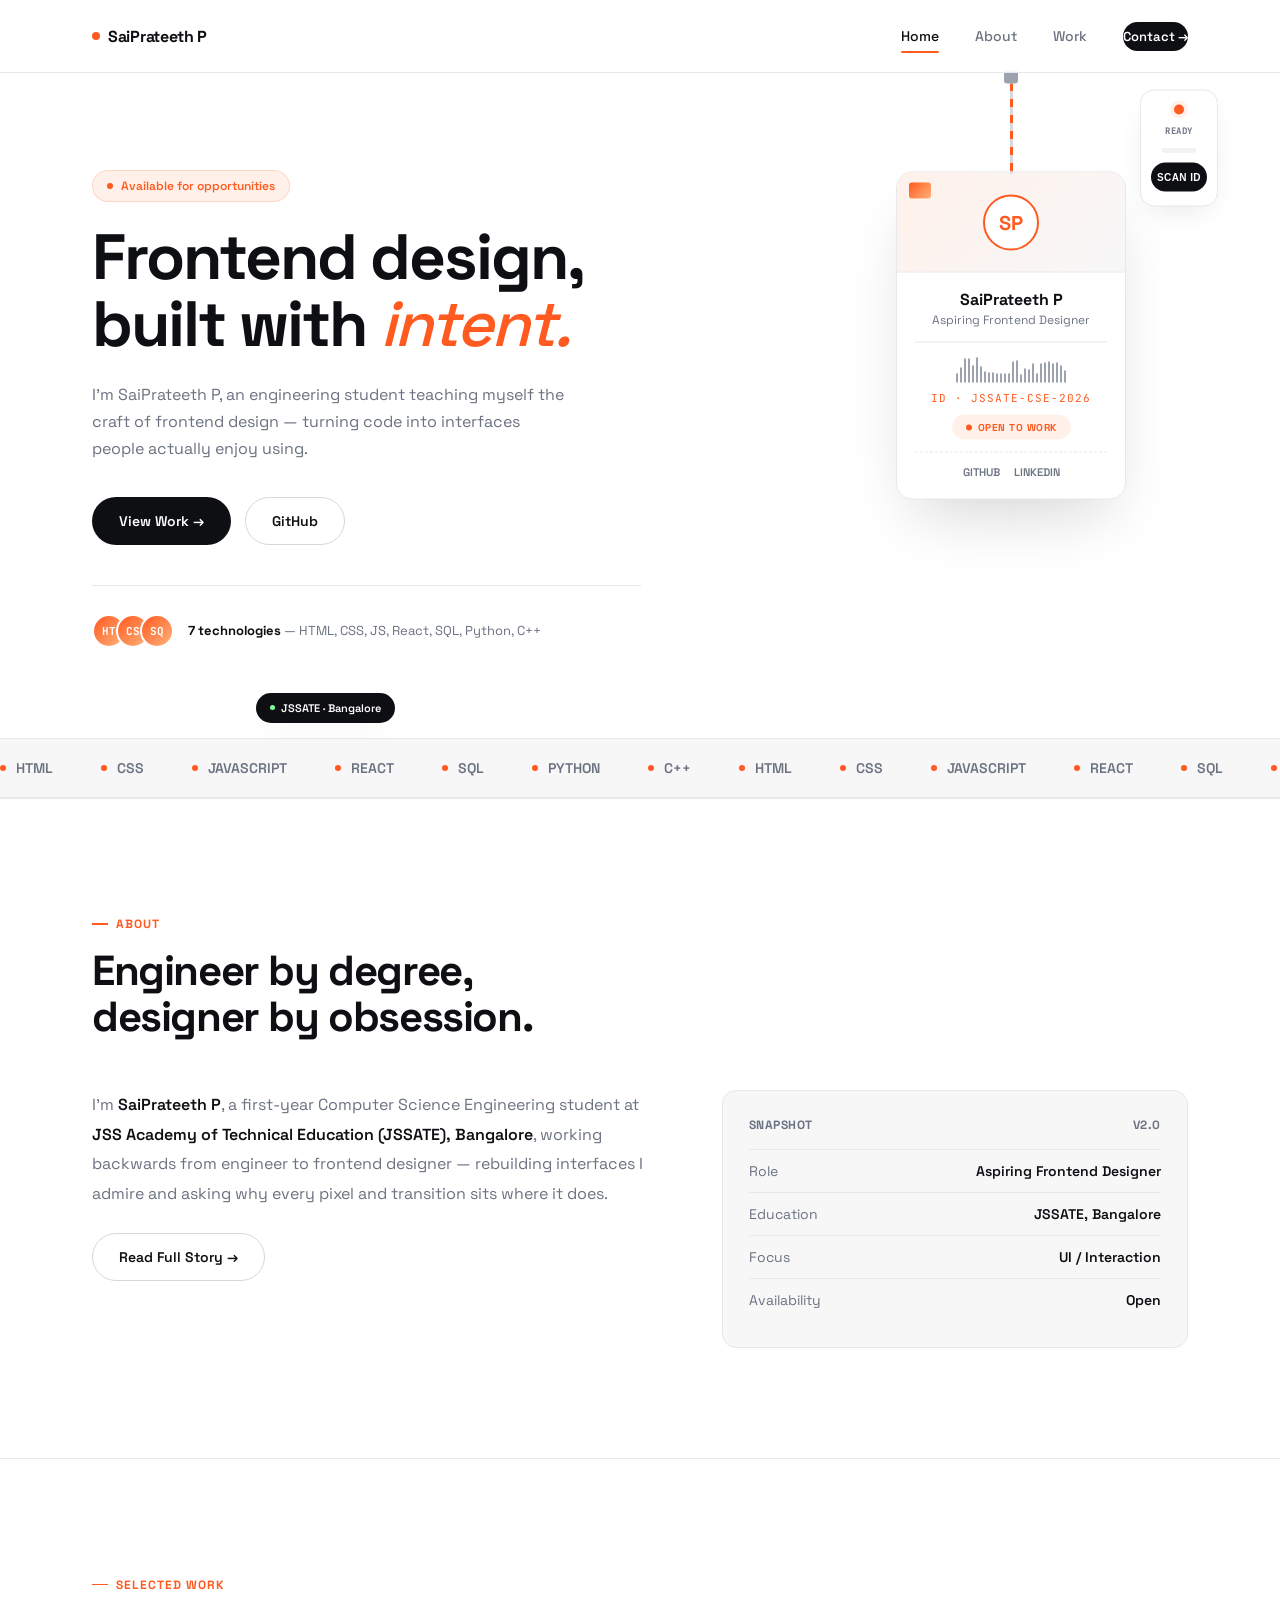
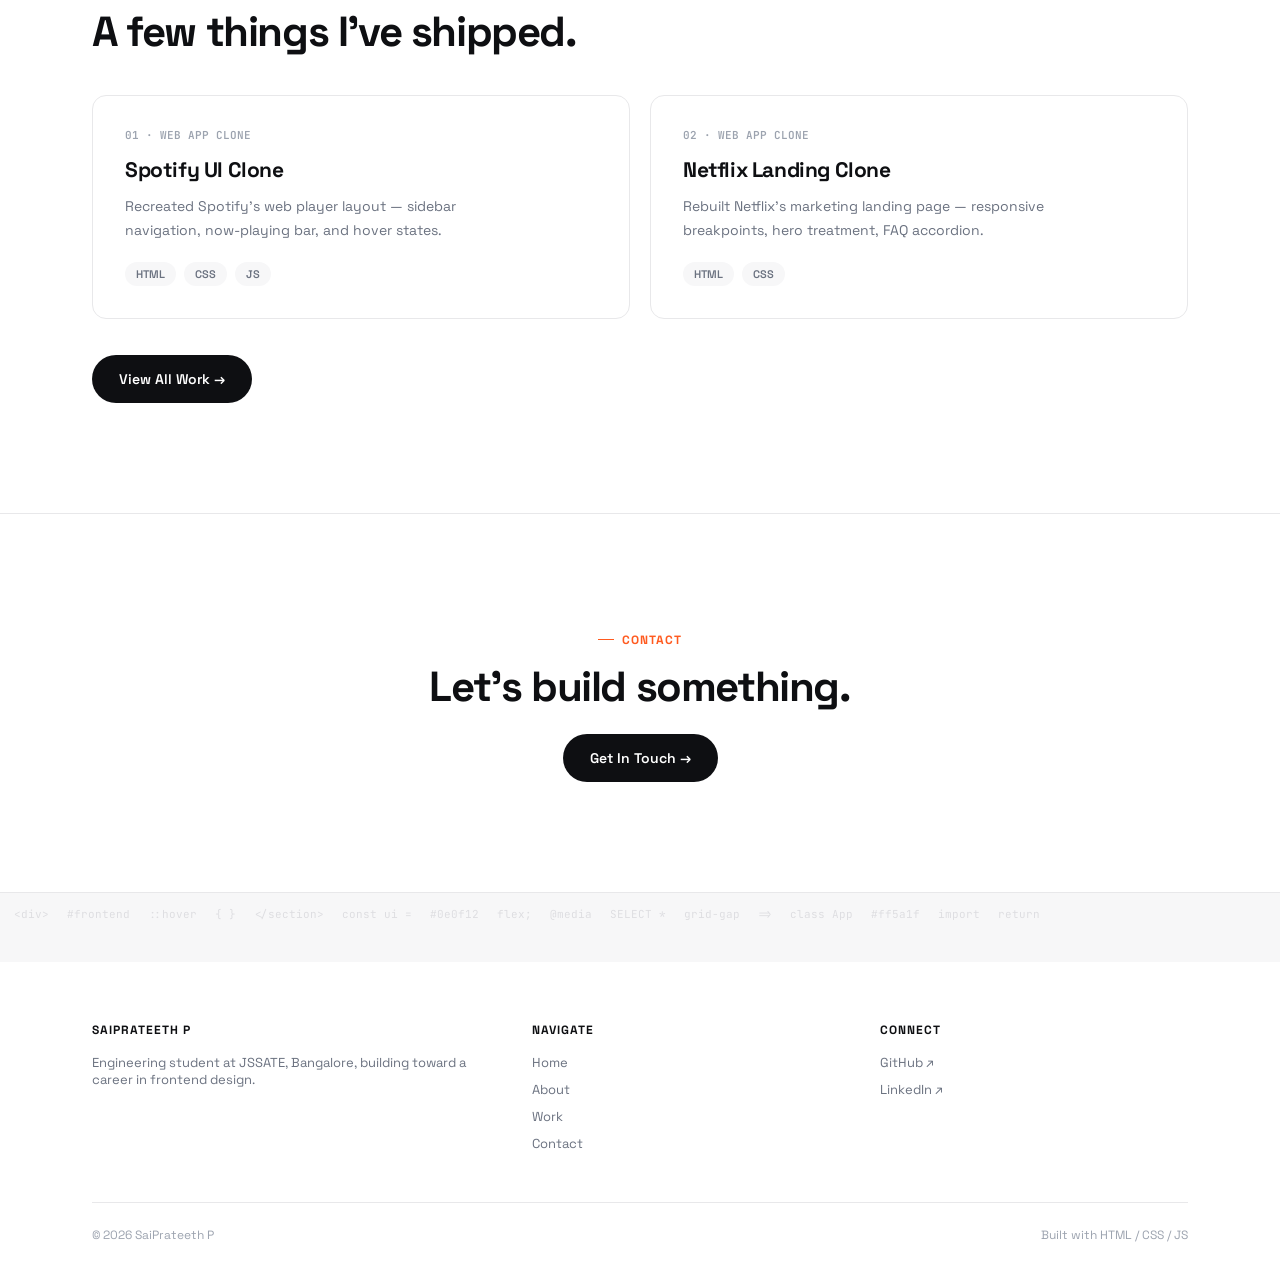
==== commit 9b2eb8b1: "Restarting" ====
--- a/index.html
+++ b/index.html
@@ -1,126 +1,228 @@
 <!DOCTYPE html>
 <html lang="en">
 <head>
-  <meta charset="UTF-8">
-  <meta name="viewport" content="width=device-width, initial-scale=1.0">
-  <title>Sai Prateeth — Portfolio</title>
-  <link rel="preconnect" href="https://fonts.googleapis.com">
-  <link rel="preconnect" href="https://fonts.gstatic.com" crossorigin>
-  <link href="https://fonts.googleapis.com/css2?family=Plus+Jakarta+Sans:wght@300;400;500;600;700&display=swap" rel="stylesheet">
-  <link rel="stylesheet" href="style.css">
+<meta charset="UTF-8">
+<meta name="viewport" content="width=device-width, initial-scale=1.0">
+<title>SaiPrateeth P — Frontend Designer</title>
+<link rel="preconnect" href="https://fonts.googleapis.com">
+<link rel="preconnect" href="https://fonts.gstatic.com" crossorigin>
+<link href="https://fonts.googleapis.com/css2?family=JetBrains+Mono:wght@400;500;600;700&family=Space+Grotesk:wght@400;500;600;700&display=swap" rel="stylesheet">
+<link rel="stylesheet" href="style.css">
 </head>
 <body>
-  <div id="cursor-glow"></div>
-  
-  <header>
-    <div class="nav-container">
-      <a href="index.html" class="logo">sai<span>.</span>prateeth</a>
-      <nav>
-        <a href="index.html" class="nav-link active">Home</a>
-        <a href="about.html" class="nav-link">About</a>
-        <a href="projects.html" class="nav-link">Work</a>
-        <a href="contact.html" class="nav-link">Contact</a>
-      </nav>
-    </div>
-  </header>
-
-  <main>
-    <section>
-      <div class="badge">Open to internships</div>
-      <h1 class="hero-title">
-        <span>Sai Prateeth</span>
-        <span>builds things</span>
-        <span>that run.</span>
-      </h1>
-      <p class="hero-desc">
-        First-year Computer Science student at JSSATE, Bangalore. I write Python and C++ for the logic, SQL for the data, and HTML/CSS/JS for everything people actually see.
-      </p>
-      <div class="hero-actions">
-        <a href="projects.html" class="btn btn-primary">See the work</a>
-        <a href="contact.html" class="btn btn-secondary">Get in touch</a>
-        <span class="location-tag">📍 Bangalore, India</span>
-      </div>
-    </section>
-
-    <div class="ticker-wrapper">
-      <div class="ticker">
-        <div class="ticker-item">Python <span>✦</span></div>
-        <div class="ticker-item">C++ <span>✦</span></div>
-        <div class="ticker-item">SQL <span>✦</span></div>
-        <div class="ticker-item">HTML <span>✦</span></div>
-        <div class="ticker-item">CSS <span>✦</span></div>
-        <div class="ticker-item">JavaScript <span>✦</span></div>
-        <div class="ticker-item">React <span>✦</span></div>
-        <div class="ticker-item">Curiosity <span>✦</span></div>
-      </div>
-    </div>
-
-    <section>
-      <div class="section-header">
-        <h2>What I'm good at</h2>
-        <p>Honest levels — not inflated. React is new territory and I'm learning it fast.</p>
-      </div>
-      <div class="skills-grid">
-        <div class="skill-item">
-          <div class="skill-info"><span>HTML</span><span>90%</span></div>
-          <div class="progress-bar"><div class="progress-fill" style="width: 90%;"></div></div>
-        </div>
-        <div class="skill-item">
-          <div class="skill-info"><span>CSS</span><span>88%</span></div>
-          <div class="progress-bar"><div class="progress-fill" style="width: 88%;"></div></div>
-        </div>
-        <div class="skill-item">
-          <div class="skill-info"><span>SQL</span><span>85%</span></div>
-          <div class="progress-bar"><div class="progress-fill" style="width: 85%;"></div></div>
-        </div>
-        <div class="skill-item">
-          <div class="skill-info"><span>Python</span><span>85%</span></div>
-          <div class="progress-bar"><div class="progress-fill" style="width: 85%;"></div></div>
-        </div>
-        <div class="skill-item">
-          <div class="skill-info"><span>C++</span><span>80%</span></div>
-          <div class="progress-bar"><div class="progress-fill" style="width: 80%;"></div></div>
-        </div>
-        <div class="skill-item">
-          <div class="skill-info"><span>JavaScript</span><span>65%</span></div>
-          <div class="progress-bar"><div class="progress-fill" style="width: 65%;"></div></div>
-        </div>
-        <div class="skill-item">
-          <div class="skill-info"><span>React</span><span>30%</span></div>
-          <div class="progress-bar"><div class="progress-fill" style="width: 30%;"></div></div>
-        </div>
-      </div>
-    </section>
-
-    <section>
-      <div class="section-header">
-        <h2>Selected work</h2>
-        <a href="projects.html" style="color: var(--text-muted);">All projects →</a>
-      </div>
-      <div class="projects-grid">
-        <article class="project-card">
-          <span class="project-year">2026</span>
-          <h3 class="project-title">sp.github.io</h3>
-          <p class="project-desc">My first personal site, hand-built with plain HTML and CSS — no frameworks, no shortcuts. Where the layout habits started.</p>
-        </article>
-        <article class="project-card">
-          <span class="project-year">2026</span>
-          <h3 class="project-title">Portfolio v2</h3>
-          <p class="project-desc">This site. Simple, immediate content layout with custom CSS variables and liquid glass header styling.</p>
-        </article>
-      </div>
-    </section>
-  </main>
-
-  <footer>
-    <p>© 2026 Sai Prateeth P — Bangalore, India</p>
-    <position: fixed; bottom: 0; left: 0; right: 0; background-color: var(--footer-bg); padding: 1rem 0; text-align: center;">
-    <div class="footer-links">
-      <a href="mailto:saiprateethp31@gmail.com">saiprateethp31@gmail.com</a>
-      <a href="contact.html">Contact</a>
-    </div>
-  </footer>
-
-  <script src="script.js"></script>
+
+<div class="page-loader" id="pageLoader">
+  <div class="page-loader-inner"><div class="spin"></div> Loading</div>
+</div>
+
+<nav>
+  <div class="wrap">
+    <div class="logo"><span class="dot"></span>SaiPrateeth P</div>
+    <div class="navlinks" id="navLinks">
+      <a href="index.html" data-page="index.html" data-transition>Home</a>
+      <a href="about.html" data-page="about.html" data-transition>About</a>
+      <a href="projects.html" data-page="projects.html" data-transition>Work</a>
+      <a href="contact.html" data-page="contact.html" data-transition class="nav-cta">Contact →</a>
+    </div>
+    <button class="nav-toggle" id="navToggle" aria-label="Menu"></button>
+  </div>
+</nav>
+
+<header class="hero">
+  <div class="hero-idcard-pin">
+    <div class="idcard-combo">
+      <div class="idcard-rig">
+        <div class="idcard-clip"></div>
+        <div class="idcard-lanyard"></div>
+        <div class="idcard-body">
+          <div class="scan-beam"></div>
+          <div class="idcard-header">
+            <div class="chip"></div>
+            <div class="idcard-avatar">
+              <img src="assets/profile.jpg" alt="SaiPrateeth P"
+                   onerror="this.style.display='none'; this.parentElement.textContent='SP';">
+            </div>
+          </div>
+          <div class="idcard-info">
+            <div class="idcard-name">SaiPrateeth P</div>
+            <div class="idcard-role">Aspiring Frontend Designer</div>
+            <div class="idcard-divider"></div>
+            <div class="idcard-barcode"></div>
+            <div class="idcard-id">ID · JSSATE-CSE-2026</div>
+            <div class="idcard-status">OPEN TO WORK</div>
+            <div class="idcard-links">
+              <a href="https://github.com/Prathuu24" target="_blank" rel="noopener">GITHUB</a>
+              <a href="https://www.linkedin.com/in/saiprateeth-p-6721a32bb" target="_blank" rel="noopener">LINKEDIN</a>
+            </div>
+          </div>
+        </div>
+      </div>
+
+      <div class="scanner-unit">
+        <div class="scanner-body">
+          <div class="scanner-light ready"></div>
+          <div class="scanner-screen">READY</div>
+          <div class="scanner-slot"></div>
+          <button class="scanner-btn">SCAN ID</button>
+        </div>
+
+        <div class="scan-result">
+          <div class="scan-result-head">
+            <svg viewBox="0 0 24 24" fill="none" stroke="currentColor" stroke-width="2.5"><path d="M20 6L9 17l-5-5"/></svg>
+            Scan Complete
+          </div>
+          <div class="scan-result-row">
+            <span>Status</span>
+            <span class="scan-status-chip"><span class="pulse"></span>Open to Work</span>
+          </div>
+          <div class="scan-result-row">
+            <span>GitHub</span>
+            <a href="https://github.com/Prathuu24" target="_blank" rel="noopener">Prathuu24 ↗</a>
+          </div>
+          <div class="scan-result-row">
+            <span>LinkedIn</span>
+            <a href="https://www.linkedin.com/in/saiprateethp" target="_blank" rel="noopener">saiprateeth-p ↗</a>
+          </div>
+        </div>
+      </div>
+    </div>
+  </div>
+
+  <div class="wrap">
+    <div class="hero-grid">
+      <div>
+        <span class="badge-pill"><span class="pulse"></span> Available for opportunities</span>
+        <h1 class="headline">Frontend design,<br>built with <em>intent.</em></h1>
+        <p class="hero-desc">
+          I'm SaiPrateeth P, an engineering student teaching myself the craft
+          of frontend design — turning code into interfaces people actually
+          enjoy using.
+        </p>
+        <div class="hero-cta">
+          <a href="projects.html" data-transition class="btn primary">View Work →</a>
+          <a href="https://github.com/Prathuu24" target="_blank" rel="noopener" class="btn outline">GitHub</a>
+        </div>
+        <div class="hero-social-proof">
+          <div class="avatar-stack">
+            <div class="dot-avatar">HT</div>
+            <div class="dot-avatar">CS</div>
+            <div class="dot-avatar">SQ</div>
+          </div>
+          <p><strong>7 technologies</strong> — HTML, CSS, JS, React, SQL, Python, C++</p>
+        </div>
+      </div>
+
+
+                <div class="float-pill" style="bottom: 2%;left:20%;">
+          <span class="spark"></span> JSSATE · Bangalore
+        </div>
+
+      </div> <!-- .hero-grid -->
+    </div> <!-- .wrap -->
+</header>
+<div class="ticker-wrap">
+  <div class="ticker-track">
+    <span>HTML</span><span>CSS</span><span>JAVASCRIPT</span><span>REACT</span>
+    <span>SQL</span><span>PYTHON</span><span>C++</span>
+    <span>HTML</span><span>CSS</span><span>JAVASCRIPT</span><span>REACT</span>
+    <span>SQL</span><span>PYTHON</span><span>C++</span>
+  </div>
+</div>
+
+<section id="about-teaser">
+  <div class="wrap">
+    <div class="eyebrow reveal">About</div>
+    <h2 class="sec-title reveal">Engineer by degree,<br>designer by obsession.</h2>
+    <div class="about-grid" style="margin-top:50px;">
+      <div class="about-text reveal">
+        <p>I'm <strong>SaiPrateeth P</strong>, a first-year Computer Science
+        Engineering student at <strong>JSS Academy of Technical Education
+        (JSSATE), Bangalore</strong>, working backwards from engineer to
+        frontend designer — rebuilding interfaces I admire and asking why
+        every pixel and transition sits where it does.</p>
+        <a href="about.html" data-transition class="btn outline" style="margin-top:6px;">Read Full Story →</a>
+      </div>
+      <div class="status-panel reveal">
+        <div class="head"><span>Snapshot</span><span>v2.0</span></div>
+        <div class="status-row"><span>Role</span><span>Aspiring Frontend Designer</span></div>
+        <div class="status-row"><span>Education</span><span>JSSATE, Bangalore</span></div>
+        <div class="status-row"><span>Focus</span><span>UI / Interaction</span></div>
+        <div class="status-row"><span>Availability</span><span>Open</span></div>
+      </div>
+    </div>
+  </div>
+</section>
+
+<section id="work-teaser">
+  <div class="wrap">
+    <div class="eyebrow reveal">Selected Work</div>
+    <h2 class="sec-title reveal">A few things I've shipped.</h2>
+    <div class="proj-grid">
+      <div class="proj-card reveal" data-cat="clone">
+        <div>
+          <div class="proj-num">01 · WEB APP CLONE</div>
+          <div class="proj-title">Spotify UI Clone</div>
+          <p class="proj-desc">Recreated Spotify's web player layout — sidebar navigation, now-playing bar, and hover states.</p>
+        </div>
+        <div class="proj-tags"><span class="tag">HTML</span><span class="tag">CSS</span><span class="tag">JS</span></div>
+      </div>
+      <div class="proj-card reveal" data-cat="clone">
+        <div>
+          <div class="proj-num">02 · WEB APP CLONE</div>
+          <div class="proj-title">Netflix Landing Clone</div>
+          <p class="proj-desc">Rebuilt Netflix's marketing landing page — responsive breakpoints, hero treatment, FAQ accordion.</p>
+        </div>
+        <div class="proj-tags"><span class="tag">HTML</span><span class="tag">CSS</span></div>
+      </div>
+    </div>
+    <a href="projects.html" data-transition class="btn primary" style="display:inline-flex;margin-top:36px;">View All Work →</a>
+  </div>
+</section>
+
+<section id="cta">
+  <div class="wrap" style="text-align:center;">
+    <div class="eyebrow reveal" style="justify-content:center;">Contact</div>
+    <h2 class="sec-title reveal">Let's build something.</h2>
+    <a href="contact.html" data-transition class="btn primary reveal" style="margin-top:24px;">Get In Touch →</a>
+  </div>
+</section>
+
+<div class="texture-band">
+  <div class="chars">
+    <span>&lt;div&gt;</span><span>#frontend</span><span>::hover</span><span>{ }</span>
+    <span>&lt;/section&gt;</span><span>const ui =</span><span>#0e0f12</span><span>flex;</span>
+    <span>@media</span><span>SELECT *</span><span>grid-gap</span><span>=&gt;</span>
+    <span>class App</span><span>#ff5a1f</span><span>import</span><span>return</span>
+  </div>
+</div>
+
+<footer class="site-footer">
+  <div class="wrap">
+    <div class="footer-grid">
+      <div class="footer-col">
+        <h4>SaiPrateeth P</h4>
+        <p>Engineering student at JSSATE, Bangalore, building toward a career in frontend design.</p>
+      </div>
+      <div class="footer-col">
+        <h4>Navigate</h4>
+        <a href="index.html" data-transition>Home</a>
+        <a href="about.html" data-transition>About</a>
+        <a href="projects.html" data-transition>Work</a>
+        <a href="contact.html" data-transition>Contact</a>
+      </div>
+      <div class="footer-col">
+        <h4>Connect</h4>
+        <a href="https://github.com/Prathuu24" target="_blank" rel="noopener">GitHub ↗</a>
+        <a href="https://www.linkedin.com/in/saiprateeth-p-6721a32bb" target="_blank" rel="noopener">LinkedIn ↗</a>
+      </div>
+    </div>
+    <div class="footer-bottom">
+      <span>© 2026 SaiPrateeth P</span>
+      <span>Built with HTML / CSS / JS</span>
+    </div>
+  </div>
+</footer>
+
+<script src="script.js"></script>
 </body>
 </html>
--- a/style.css
+++ b/style.css
@@ -1,339 +1,579 @@
-:root {
-  --bg-color: #0d0e12;
-  --card-bg: rgba(255, 255, 255, 0.03);
-  --card-border: rgba(255, 255, 255, 0.08);
-  --text-main: #f3f4f6;
-  --text-muted: #9ca3af;
-  --accent: #ff5e36;
-  --accent-glow: rgba(255, 94, 54, 0.15);
-  --font-family: 'Plus Jakarta Sans', sans-serif;
-}
-
-* {
+:root{
+  --bg:#ffffff;
+  --bg-soft:#f7f7f8;
+  --panel:#ffffff;
+  --text:#0e0f12;
+  --text-dim:#6b7280;
+  --text-faint:#9ca3af;
+  --line:#e8e8ea;
+  --line-strong:#d8d8dc;
+  --accent:#ff5a1f;
+  --accent-soft:#fff1ea;
+  --accent-dark:#0e0f12;
+  --radius:14px;
+  --shadow-sm:0 1px 2px rgba(15,15,20,0.04);
+  --shadow-md:0 12px 32px -12px rgba(15,15,20,0.12);
+  --shadow-lg:0 30px 60px -20px rgba(15,15,20,0.18);
+}
+
+*{margin:0;padding:0;box-sizing:border-box;}
+html{scroll-behavior:smooth;}
+body{
+  background:var(--bg);
+  color:var(--text);
+  font-family:'Space Grotesk',sans-serif;
+  overflow-x:hidden;
+  -webkit-font-smoothing:antialiased;
+}
+::selection{background:var(--accent);color:#fff;}
+a{color:inherit;text-decoration:none;}
+.mono{font-family:'JetBrains Mono',monospace;}
+
+.wrap{max-width:1160px;margin:0 auto;padding:0 32px;}
+
+/* ---------- nav ---------- */
+nav{
+  position:fixed;top:0;left:0;right:0;z-index:500;
+  background:rgba(255,255,255,0.85);
+  backdrop-filter:blur(10px);
+  border-bottom:1px solid var(--line);
+}
+nav .wrap{display:flex;align-items:center;justify-content:space-between;height:72px;}
+.logo{font-weight:700;font-size:16px;letter-spacing:-0.3px;display:flex;align-items:center;gap:8px;}
+.logo .dot{width:8px;height:8px;border-radius:50%;background:var(--accent);}
+.navlinks{display:flex;align-items:center;gap:36px;font-size:14px;font-weight:500;color:var(--text-dim);}
+.navlinks a{position:relative;padding:6px 0;transition:color .2s;}
+.navlinks a:hover{color:var(--text);}
+.navlinks a.active{color:var(--text);}
+.navlinks a.active::after{
+  content:'';position:absolute;left:0;right:0;bottom:-2px;height:2px;background:var(--accent);border-radius:2px;
+}
+.nav-cta{
+  font-size:13px;font-weight:600;background:var(--accent-dark);color:#fff;
+  padding:10px 20px;border-radius:100px;transition:transform .2s,box-shadow .2s;
+  display:inline-flex;align-items:center;gap:6px;
+}
+.nav-cta:hover{transform:translateY(-1px);box-shadow:var(--shadow-md);}
+.nav-toggle{
+  display:none;background:none;border:1px solid var(--line);border-radius:8px;
+  width:38px;height:38px;align-items:center;justify-content:center;cursor:pointer;
+}
+.nav-toggle span, .nav-toggle::before, .nav-toggle::after{
+  content:'';display:block;width:16px;height:1.5px;background:var(--text);
+}
+.nav-toggle{flex-direction:column;gap:4px;}
+@media(max-width:800px){
+  .navlinks{
+    position:fixed;top:72px;left:0;right:0;bottom:0;background:#fff;
+    flex-direction:column;align-items:flex-start;gap:0;padding:20px 32px;
+    transform:translateY(-110%);transition:transform .4s cubic-bezier(.76,0,.24,1);
+  }
+  .navlinks.open{transform:translateY(0);}
+  .navlinks a{width:100%;padding:18px 0;border-bottom:1px solid var(--line);font-size:16px;}
+  .navlinks .nav-cta{margin-top:16px;}
+  .nav-toggle{display:flex;}
+}
+
+/* ---------- badge / pill ---------- */
+.badge-pill{
+  display:inline-flex;align-items:center;gap:8px;
+  background:var(--accent-soft);color:var(--accent);
+  font-size:12px;font-weight:600;padding:7px 14px;border-radius:100px;
+  border:1px solid rgba(255,90,31,0.18);
+}
+.badge-pill .pulse{
+  width:6px;height:6px;border-radius:50%;background:var(--accent);
+  animation:pulse 1.6s ease-in-out infinite;
+}
+@keyframes pulse{0%,100%{opacity:1;}50%{opacity:.35;}}
+
+/* ---------- buttons ---------- */
+.btn{
+  font-size:14px;font-weight:600;padding:14px 26px;border-radius:100px;
+  display:inline-flex;align-items:center;gap:8px;transition:all .25s;
+  border:1px solid transparent;
+}
+.btn.primary{background:var(--accent-dark);color:#fff;}
+.btn.primary:hover{transform:translateY(-2px);box-shadow:var(--shadow-md);}
+.btn.outline{border-color:var(--line-strong);color:var(--text);}
+.btn.outline:hover{border-color:var(--text);background:var(--bg-soft);}
+.btn.accent{background:var(--accent);color:#fff;}
+.btn.accent:hover{transform:translateY(-2px);box-shadow:0 12px 28px -10px rgba(255,90,31,0.5);}
+
+/* ---------- hero ---------- */
+header.hero{
+  padding:170px 0 90px;position:relative;overflow:hidden;
+}
+.hero-grid{display:grid;grid-template-columns:1.05fr .95fr;gap:50px;align-items:center;}
+@media(max-width:960px){.hero-grid{grid-template-columns:1fr;}}
+h1.headline{
+  font-size:clamp(38px,5.4vw,64px);font-weight:700;letter-spacing:-2px;line-height:1.04;
+  margin-top:22px;
+}
+h1.headline em{
+  font-style:italic;font-weight:500;color:var(--accent);
+}
+.hero-desc{
+  margin-top:24px;max-width:480px;font-size:16px;line-height:1.7;color:var(--text-dim);
+}
+.hero-cta{margin-top:34px;display:flex;gap:14px;flex-wrap:wrap;}
+.hero-social-proof{
+  margin-top:40px;display:flex;align-items:center;gap:14px;
+  padding-top:28px;border-top:1px solid var(--line);
+}
+.avatar-stack{display:flex;}
+.avatar-stack .dot-avatar{
+  width:34px;height:34px;border-radius:50%;border:2px solid #fff;
+  background:linear-gradient(135deg,var(--accent),#ffb27a);
+  margin-left:-10px;display:flex;align-items:center;justify-content:center;
+  font-family:'JetBrains Mono',monospace;font-size:11px;font-weight:700;color:#fff;
+}
+.avatar-stack .dot-avatar:first-child{margin-left:0;}
+.hero-social-proof p{font-size:13px;color:var(--text-dim);}
+.hero-social-proof strong{color:var(--text);}
+
+/* ---------- hero graphic (dotted sphere) ---------- */
+.hero-graphic{position:relative;display:flex;align-items:center;justify-content:center;min-height:380px;}
+.dot-sphere{
+  width:340px;height:340px;border-radius:50%;position:relative;
+  background-image:radial-gradient(var(--line-strong) 1.2px, transparent 1.2px);
+  background-size:14px 14px;
+  -webkit-mask-image:radial-gradient(circle, black 62%, transparent 72%);
+  mask-image:radial-gradient(circle, black 62%, transparent 72%);
+  animation:sphereSpin 40s linear infinite;
+}
+@keyframes sphereSpin{
+  from{background-position:0 0;}
+  to{background-position:340px 0;}
+}
+.sphere-dot{
+  position:absolute;width:8px;height:8px;border-radius:50%;background:var(--accent);
+  box-shadow:0 0 0 6px var(--accent-soft);
+}
+.float-card{
+  position:absolute;background:#fff;border:1px solid var(--line);border-radius:12px;
+  box-shadow:var(--shadow-lg);padding:14px 16px;min-width:210px;
+  animation:floatCard 5s ease-in-out infinite;
+}
+@keyframes floatCard{0%,100%{transform:translateY(0);}50%{transform:translateY(-8px);}}
+.float-card .fc-top{display:flex;align-items:center;gap:8px;font-size:11px;font-weight:700;color:var(--accent);letter-spacing:.3px;}
+.float-card .fc-top .live-dot{width:6px;height:6px;border-radius:50%;background:var(--accent);animation:pulse 1.4s ease-in-out infinite;}
+.float-card .fc-title{font-size:14px;font-weight:700;margin-top:6px;}
+.float-card .fc-sub{font-size:11px;color:var(--text-dim);margin-top:2px;}
+.float-pill{
+  position:absolute;background:var(--accent-dark);color:#fff;font-size:11px;font-weight:600;
+  padding:8px 14px;border-radius:100px;box-shadow:var(--shadow-md);
+  display:flex;align-items:center;gap:6px;
+}
+.float-pill .spark{width:5px;height:5px;border-radius:50%;background:#7CFF9E;}
+
+/* ---------- reveal ---------- */
+.reveal{
+  opacity:0;transform:translateY(18px);
+  transition:opacity .7s cubic-bezier(.16,1,.3,1), transform .7s cubic-bezier(.16,1,.3,1);
+}
+.reveal.in{opacity:1;transform:translateY(0);}
+
+/* ---------- sections ---------- */
+section{padding:110px 0;border-top:1px solid var(--line);}
+.eyebrow{
+  display:inline-flex;align-items:center;gap:8px;font-size:12px;font-weight:700;
+  color:var(--accent);text-transform:uppercase;letter-spacing:1px;margin-bottom:16px;
+}
+.eyebrow::before{content:'';width:16px;height:1.5px;background:var(--accent);}
+h2.sec-title{font-size:clamp(28px,4vw,42px);font-weight:700;letter-spacing:-1.4px;line-height:1.1;}
+.sec-desc{margin-top:16px;max-width:560px;color:var(--text-dim);font-size:15px;line-height:1.7;}
+
+/* ---------- page hero (sub-pages) ---------- */
+.page-hero{padding:150px 0 60px;}
+.page-hero h1{font-size:clamp(34px,6vw,58px);font-weight:700;letter-spacing:-2px;line-height:1.05;margin-top:18px;}
+.page-hero p{margin-top:20px;max-width:560px;color:var(--text-dim);font-size:16px;line-height:1.7;}
+
+/* ---------- about ---------- */
+.about-grid{display:grid;grid-template-columns:1.1fr .9fr;gap:60px;align-items:start;}
+@media(max-width:860px){.about-grid{grid-template-columns:1fr;}}
+.about-text p{font-size:16px;line-height:1.85;color:var(--text-dim);margin-bottom:18px;}
+.about-text strong{color:var(--text);font-weight:600;}
+.status-panel{
+  background:var(--bg-soft);border:1px solid var(--line);border-radius:var(--radius);padding:26px;
+}
+.status-panel .head{
+  font-size:12px;font-weight:700;color:var(--text-dim);margin-bottom:16px;
+  display:flex;justify-content:space-between;text-transform:uppercase;letter-spacing:.5px;
+}
+.status-row{
+  display:flex;justify-content:space-between;padding:12px 0;border-top:1px solid var(--line);
+  font-size:14px;color:var(--text-dim);
+}
+.status-row span:last-child{color:var(--text);font-weight:600;}
+
+/* ---------- avatar frame (simplified, light) ---------- */
+.avatar-frame{
+  width:150px;height:150px;border-radius:50%;overflow:hidden;
+  border:3px solid #fff;box-shadow:var(--shadow-md);margin-bottom:30px;
+  background:linear-gradient(135deg,var(--accent-soft),var(--bg-soft));
+}
+.avatar-frame img{width:100%;height:100%;object-fit:cover;display:block;}
+.avatar-fallback{
+  display:none;width:100%;height:100%;align-items:center;justify-content:center;
+  font-weight:800;font-size:44px;color:var(--accent);
+}
+
+/* ---------- resume button ---------- */
+.btn.resume svg{width:14px;height:14px;}
+
+/* ---------- skills ---------- */
+.skills-list{display:flex;flex-direction:column;margin-top:10px;}
+.skill-row{
+  display:grid;grid-template-columns:140px 1fr 54px;align-items:center;gap:20px;
+  padding:18px 0;border-top:1px solid var(--line);font-size:14px;
+}
+.skill-row:last-child{border-bottom:1px solid var(--line);}
+.skill-name{font-weight:600;}
+.skill-bar-track{height:6px;background:var(--bg-soft);border-radius:4px;overflow:hidden;}
+.skill-bar-fill{
+  height:100%;width:0%;border-radius:4px;
+  background:linear-gradient(90deg,var(--accent),#ffb27a);
+}
+.skill-bar-fill.animate{transition:width 1.3s cubic-bezier(.16,1,.3,1);}
+.skill-pct{text-align:right;color:var(--text-dim);font-weight:600;}
+
+/* ---------- timeline ---------- */
+.timeline{position:relative;margin-top:50px;padding-left:32px;}
+.timeline::before{content:'';position:absolute;left:5px;top:6px;bottom:6px;width:1px;background:var(--line);}
+.timeline-item{position:relative;padding-bottom:44px;}
+.timeline-item:last-child{padding-bottom:0;}
+.timeline-dot{
+  position:absolute;left:-32px;top:4px;width:11px;height:11px;border-radius:50%;
+  background:#fff;border:2px solid var(--accent);box-shadow:0 0 0 4px #fff;
+}
+.timeline-date{font-size:12px;font-weight:700;color:var(--accent);margin-bottom:6px;letter-spacing:.4px;text-transform:uppercase;}
+.timeline-title{font-weight:700;font-size:18px;margin-bottom:8px;}
+.timeline-desc{color:var(--text-dim);font-size:14px;line-height:1.7;max-width:520px;}
+
+/* ---------- now panel ---------- */
+.now-panel{margin-top:60px;border:1px solid var(--line);background:var(--bg-soft);border-radius:var(--radius);padding:28px;}
+.now-panel .head{font-size:12px;font-weight:700;color:var(--text-dim);text-transform:uppercase;letter-spacing:1px;margin-bottom:18px;display:flex;justify-content:space-between;}
+.now-list{display:flex;flex-direction:column;gap:14px;}
+.now-item{display:flex;gap:12px;font-size:14px;color:var(--text-dim);align-items:flex-start;}
+.now-item::before{content:'';width:6px;height:6px;border-radius:50%;background:var(--accent);margin-top:7px;flex-shrink:0;}
+
+/* ---------- filter tabs ---------- */
+.filter-tabs{display:flex;gap:10px;flex-wrap:wrap;margin-top:36px;}
+.filter-tab{
+  font-size:13px;font-weight:600;padding:10px 20px;border-radius:100px;
+  border:1px solid var(--line-strong);color:var(--text-dim);background:none;cursor:pointer;transition:all .2s;
+}
+.filter-tab:hover{border-color:var(--text-dim);color:var(--text);}
+.filter-tab.active{background:var(--accent-dark);border-color:var(--accent-dark);color:#fff;}
+
+/* ---------- projects ---------- */
+.proj-grid{display:grid;grid-template-columns:1fr 1fr;gap:20px;margin-top:40px;}
+@media(max-width:760px){.proj-grid{grid-template-columns:1fr;}}
+.proj-card{
+  background:#fff;border:1px solid var(--line);border-radius:var(--radius);
+  padding:32px;min-height:220px;display:flex;flex-direction:column;justify-content:space-between;
+  transition:transform .3s ease, box-shadow .3s ease, border-color .3s ease;
+}
+.proj-card:hover{transform:translateY(-4px);box-shadow:var(--shadow-md);border-color:var(--line-strong);}
+.proj-num{font-family:'JetBrains Mono',monospace;font-size:11px;color:var(--text-faint);font-weight:600;}
+.proj-title{font-weight:700;font-size:21px;margin-top:14px;letter-spacing:-0.4px;}
+.proj-desc{color:var(--text-dim);font-size:14px;line-height:1.7;margin-top:12px;max-width:380px;}
+.proj-tags{display:flex;gap:8px;flex-wrap:wrap;margin-top:20px;}
+.tag{font-size:11px;font-weight:600;padding:5px 11px;border-radius:100px;background:var(--bg-soft);color:var(--text-dim);}
+.proj-card.hidden{display:none;}
+
+.placeholder-note{
+  font-size:12px;color:var(--text-dim);margin-top:50px;border:1px dashed var(--line-strong);
+  border-radius:10px;padding:16px 20px;background:var(--bg-soft);
+}
+.placeholder-note strong{color:var(--accent);}
+
+/* ---------- ticker ---------- */
+.ticker-wrap{overflow:hidden;border-top:1px solid var(--line);border-bottom:1px solid var(--line);padding:20px 0;background:var(--bg-soft);}
+.ticker-track{display:flex;gap:48px;white-space:nowrap;width:max-content;animation:tickerScroll 18s linear infinite;font-size:14px;font-weight:600;color:var(--text-dim);}
+.ticker-track span{display:flex;align-items:center;gap:10px;}
+.ticker-track span::before{content:'';width:6px;height:6px;border-radius:50%;background:var(--accent);}
+@keyframes tickerScroll{from{transform:translateX(0);}to{transform:translateX(-50%);}}
+
+/* ---------- contact form ---------- */
+.contact-layout{display:grid;grid-template-columns:1fr 1fr;gap:60px;margin-top:50px;}
+@media(max-width:860px){.contact-layout{grid-template-columns:1fr;}}
+.form-field{margin-bottom:22px;}
+.form-field label{display:block;font-size:13px;font-weight:600;color:var(--text);margin-bottom:8px;}
+.form-field input,.form-field textarea{
+  width:100%;background:var(--bg-soft);border:1px solid var(--line);border-radius:10px;
+  color:var(--text);padding:14px 16px;font-family:'Space Grotesk',sans-serif;font-size:14px;
+  outline:none;transition:border-color .25s,background .25s;resize:vertical;
+}
+.form-field input:focus,.form-field textarea:focus{border-color:var(--accent);background:#fff;}
+.form-field textarea{min-height:130px;}
+.submit-btn{
+  font-size:14px;font-weight:700;padding:16px 30px;background:var(--accent-dark);color:#fff;
+  border:none;border-radius:100px;cursor:pointer;transition:transform .2s;
+}
+.submit-btn:hover{transform:translateY(-2px);}
+.submit-btn:disabled{opacity:.6;}
+.form-status{margin-top:14px;font-size:13px;color:var(--text-dim);min-height:18px;}
+.form-status.success{color:var(--accent);font-weight:600;}
+
+.copy-btn{
+  font-size:12px;font-weight:600;border:1px solid var(--line-strong);background:none;color:var(--text-dim);
+  padding:6px 14px;border-radius:100px;cursor:pointer;margin-left:10px;transition:all .2s;
+}
+.copy-btn:hover{border-color:var(--accent);color:var(--accent);}
+.copy-btn.copied{border-color:var(--accent);color:var(--accent);background:var(--accent-soft);}
+
+.direct-line{
+  display:flex;align-items:center;flex-wrap:wrap;gap:6px;font-size:14px;color:var(--text-dim);
+  padding:16px 0;border-top:1px solid var(--line);
+}
+.direct-line:last-child{border-bottom:1px solid var(--line);}
+.direct-line strong{color:var(--text);min-width:90px;display:inline-block;}
+
+/* ---------- QR / share ---------- */
+.qr-panel{
+  border:1px solid var(--line);background:var(--bg-soft);border-radius:var(--radius);
+  padding:24px;margin-top:30px;display:flex;gap:20px;align-items:center;flex-wrap:wrap;
+}
+.qr-panel img{width:100px;height:100px;background:#fff;padding:6px;border-radius:8px;flex-shrink:0;box-shadow:var(--shadow-sm);}
+.qr-panel-text{flex:1;min-width:180px;}
+.qr-panel-text .head{font-size:12px;font-weight:700;color:var(--accent);text-transform:uppercase;letter-spacing:1px;margin-bottom:8px;}
+.qr-panel-text p{color:var(--text-dim);font-size:13px;line-height:1.6;}
+.share-row{display:flex;gap:10px;margin-top:20px;flex-wrap:wrap;}
+.share-btn{
+  font-size:12px;font-weight:600;border:1px solid var(--line-strong);color:var(--text-dim);
+  padding:10px 18px;border-radius:100px;display:flex;align-items:center;gap:8px;transition:all .2s;cursor:pointer;background:none;
+}
+.share-btn:hover{border-color:var(--accent);color:var(--accent);}
+
+/* ---------- ID card (light) ---------- */
+.idcard-section{display:flex;justify-content:center;padding:80px 0 30px;perspective:1000px;}
+.idcard-rig{
+  position:relative;display:flex;flex-direction:column;align-items:center;
+  transform-origin:top center;animation:idcardSway 4.5s ease-in-out infinite;
+  cursor:grab;touch-action:none;user-select:none;
+}
+.idcard-rig.dragging{animation:none;cursor:grabbing;}
+.idcard-rig.snap{animation:none;transition:transform .6s cubic-bezier(.34,1.8,.4,1);}
+@keyframes idcardSway{0%,100%{transform:rotate(-3deg);}50%{transform:rotate(3deg);}}
+.idcard-clip{width:14px;height:14px;border-radius:3px;background:var(--text-faint);z-index:3;}
+.idcard-lanyard{width:3px;height:90px;background:repeating-linear-gradient(to bottom,var(--accent) 0px,var(--accent) 8px,var(--line-strong) 8px,var(--line-strong) 16px);z-index:2;}
+.idcard-body{
+  width:230px;background:#fff;border:1px solid var(--line);border-radius:16px;
+  box-shadow:var(--shadow-lg);overflow:hidden;margin-top:-2px;
+}
+.idcard-header{
+  height:100px;background:linear-gradient(135deg,var(--accent-soft),var(--bg-soft));
+  position:relative;display:flex;align-items:center;justify-content:center;border-bottom:1px solid var(--line);
+}
+.idcard-header .chip{position:absolute;top:10px;left:12px;width:22px;height:16px;border-radius:3px;background:linear-gradient(135deg,var(--accent),#ffb27a);}
+.idcard-avatar{
+  width:56px;height:56px;border-radius:50%;background:#fff;border:2px solid var(--accent);
+  display:flex;align-items:center;justify-content:center;font-weight:800;font-size:20px;color:var(--accent);overflow:hidden;
+}
+.idcard-avatar img{width:100%;height:100%;object-fit:cover;border-radius:50%;}
+.idcard-info{padding:16px 18px 20px;text-align:center;}
+.idcard-name{font-weight:700;font-size:16px;}
+.idcard-role{font-size:12px;color:var(--text-dim);margin-top:2px;}
+.idcard-divider{height:1px;background:var(--line);margin:14px 0;}
+.idcard-barcode{display:flex;align-items:flex-end;justify-content:center;gap:2px;height:26px;margin-bottom:8px;}
+.idcard-barcode span{width:2px;background:var(--text-faint);display:inline-block;}
+.idcard-id{font-family:'JetBrains Mono',monospace;font-size:11px;color:var(--accent);letter-spacing:1px;}
+.idcard-status{
+  display:inline-block;margin-top:10px;font-size:10px;font-weight:700;letter-spacing:.5px;
+  padding:6px 14px;border-radius:100px;background:var(--accent-soft);color:var(--accent);
+}
+.idcard-status::before{content:'';display:inline-block;width:6px;height:6px;border-radius:50%;background:var(--accent);margin-right:6px;animation:pulse 1.4s ease-in-out infinite;}
+.idcard-links{display:flex;justify-content:center;gap:14px;margin-top:12px;padding-top:12px;border-top:1px dashed var(--line);}
+.idcard-links a{font-size:11px;font-weight:600;color:var(--text-dim);transition:color .2s;}
+.idcard-links a:hover{color:var(--accent);}
+.idcard-hint{margin-top:14px;font-size:12px;color:var(--text-faint);text-align:center;}
+
+/* ---------- texture footer band ---------- */
+.texture-band{
+  height:70px;overflow:hidden;position:relative;
+  background:var(--bg-soft);border-top:1px solid var(--line);
+}
+.texture-band .chars{
+  position:absolute;inset:0;display:flex;flex-wrap:wrap;gap:18px;padding:14px;
+  font-family:'JetBrains Mono',monospace;font-size:11px;color:var(--line-strong);opacity:.8;
+}
+
+/* ---------- footer ---------- */
+.site-footer{padding:60px 0 30px;}
+.footer-grid{display:grid;grid-template-columns:1.3fr 1fr 1fr;gap:40px;margin-bottom:40px;}
+@media(max-width:720px){.footer-grid{grid-template-columns:1fr;gap:30px;}}
+.footer-col h4{font-size:12px;font-weight:700;color:var(--text);text-transform:uppercase;letter-spacing:1px;margin-bottom:16px;}
+.footer-col a,.footer-col p{display:block;color:var(--text-dim);font-size:13px;margin-bottom:10px;transition:color .2s;}
+.footer-col a:hover{color:var(--accent);}
+.footer-bottom{display:flex;justify-content:space-between;flex-wrap:wrap;gap:10px;font-size:12px;color:var(--text-faint);border-top:1px solid var(--line);padding-top:24px;}
+
+/* ---------- page transition ---------- */
+.page-loader{
+  position:fixed;inset:0;z-index:20000;background:var(--bg);
+  display:flex;align-items:center;justify-content:center;
+  transform:translateY(0);transition:transform .55s cubic-bezier(.76,0,.24,1);
+}
+.page-loader.hide{transform:translateY(-100%);}
+.page-loader-inner{display:flex;align-items:center;gap:10px;font-size:13px;font-weight:600;color:var(--text-dim);}
+.page-loader-inner .spin{
+  width:16px;height:16px;border-radius:50%;border:2px solid var(--line);border-top-color:var(--accent);
+  animation:spin .7s linear infinite;
+}
+@keyframes spin{to{transform:rotate(360deg);}}
+
+/* =========================================================
+   ID CARD + SCANNER COMBO
+   ========================================================= */
+.idcard-combo{
+  display:flex;align-items:flex-start;justify-content:center;gap:26px;flex-wrap:wrap;
+}
+
+/* card gets slightly upgraded transform handling for multi-axis drag */
+.idcard-rig{ will-change:transform; }
+.idcard-body{ position:relative; }
+
+/* ---------- scan beam sweep ---------- */
+.idcard-body .scan-beam{
+  position:absolute;left:0;right:0;top:0;height:36px;
+  background:linear-gradient(to bottom, transparent, rgba(255,90,31,0.35), transparent);
+  transform:translateY(-100%);
+  pointer-events:none;opacity:0;z-index:5;
+}
+.idcard-body.scanning .scan-beam{
+  animation:scanSweep .9s ease-in-out 1;
+}
+@keyframes scanSweep{
+  0%{transform:translateY(-100%);opacity:0;}
+  10%{opacity:1;}
+  90%{opacity:1;}
+  100%{transform:translateY(720%);opacity:0;}
+}
+.idcard-body.scanning{
+  box-shadow:0 0 0 2px rgba(255,90,31,0.35), var(--shadow-lg);
+}
+
+/* ---------- scanner device ---------- */
+.scanner-unit{
+  width:96px;display:flex;flex-direction:column;align-items:center;
+  margin-top:20px;
+}
+.scanner-body{
+  width:100%;background:#fff;border:1px solid var(--line);border-radius:14px;
+  box-shadow:var(--shadow-md);padding:14px 10px;display:flex;flex-direction:column;
+  align-items:center;gap:10px;
+}
+.scanner-light{
+  width:10px;height:10px;border-radius:50%;background:var(--text-faint);
+  transition:background .3s, box-shadow .3s;
+}
+.scanner-light.ready{background:var(--accent);box-shadow:0 0 0 4px var(--accent-soft);}
+.scanner-light.scanning{background:#3b82f6;box-shadow:0 0 0 4px rgba(59,130,246,0.18);animation:pulse .5s ease-in-out infinite;}
+.scanner-light.verified{background:#16a34a;box-shadow:0 0 0 4px rgba(22,163,74,0.16);}
+
+.scanner-screen{
+  width:100%;text-align:center;font-family:'JetBrains Mono',monospace;
+  font-size:9px;font-weight:700;letter-spacing:.5px;color:var(--text-dim);
+  min-height:14px;
+}
+
+.scanner-btn{
+  width:100%;padding:9px 0;border-radius:100px;border:none;cursor:pointer;
+  background:var(--accent-dark);color:#fff;font-size:10px;font-weight:700;
+  letter-spacing:.4px;transition:transform .2s;
+}
+.scanner-btn:hover{transform:translateY(-1px);}
+.scanner-btn:disabled{opacity:.55;cursor:default;transform:none;}
+
+.scanner-slot{
+  width:60%;height:4px;border-radius:4px;background:var(--bg-soft);
+  border:1px solid var(--line);
+}
+
+.scanner-caption{
+  margin-top:10px;font-size:10px;color:var(--text-faint);text-align:center;
+  max-width:100px;line-height:1.4;
+}
+
+/* ---------- scan result panel ---------- */
+.scan-result{
+  width:100%;max-width:230px;background:#fff;border:1px solid var(--line);
+  border-radius:14px;box-shadow:var(--shadow-lg);padding:18px;margin-top:14px;
+  opacity:0;transform:translateY(-10px) scale(.97);
+  pointer-events:none;transition:opacity .35s ease, transform .35s ease;
+}
+.scan-result.show{opacity:1;transform:translateY(0) scale(1);pointer-events:auto;}
+.scan-result-head{
+  display:flex;align-items:center;gap:8px;font-size:11px;font-weight:700;
+  color:#16a34a;text-transform:uppercase;letter-spacing:.5px;margin-bottom:12px;
+}
+.scan-result-head svg{width:30px;height:140px;}
+.scan-result-row{
+  display:flex;align-items:center;justify-content:space-between;
+  padding:9px 0;border-top:1px solid var(--line);font-size:12px;
+}
+.scan-result-row:first-of-type{border-top:none;}
+.scan-result-row span:first-child{color:var(--text-dim);}
+.scan-result-row a, .scan-result-row strong{
+  color:var(--text);font-weight:600;
+}
+.scan-result-row a:hover{color:var(--accent);}
+.scan-status-chip{
+  display:inline-flex;align-items:center;gap:6px;font-size:10px;font-weight:700;
+  color:var(--accent);background:var(--accent-soft);padding:4px 10px;border-radius:100px;
+}
+.scan-status-chip .pulse{width:5px;height:5px;border-radius:50%;background:var(--accent);animation:pulse 1.4s ease-in-out infinite;}
+
+/* ---------- hero-pinned ID card (Home page) ---------- */
+.hero-idcard-pin{
+  position:absolute;left:8px;top:150px;z-index:6;
+  transform:scale(0.82);transform-origin:top left;
+}
+.hero-idcard-pin .idcard-combo{gap:14px;}
+.hero-idcard-pin .scanner-unit{width:78px;}
+@media(max-width:1180px){
+  .hero-idcard-pin{display:none;}
+}
+
+/* ===== HERO ID CARD POSITION ===== */
+
+.hero {
+  position: relative;
+}
+
+.hero-idcard-pin {
+  position: absolute;
+  left: 70%;
+  top: 40%;
+  transform: translateY(-50%);
+  z-index: 5;
+}
+
+.idcard-combo {
+  position: relative;
+}
+
+/* Fix scan result menu */
+.scan-result {
+  width: 230px;
+  max-width: 230px;
   box-sizing: border-box;
-  margin: 0;
-  padding: 0;
-}
-
-body {
-  background-color: var(--bg-color);
-  color: var(--text-main);
-  font-family: var(--font-family);
-  overflow-x: hidden;
-  line-height: 1.6;
-}
-
-a {
-  color: inherit;
-  text-decoration: none;
-}
-
-#cursor-glow {
-  position: fixed;
-  top: 0;
-  left: 0;
-  width: 450px;
-  height: 450px;
-  margin-left: -225px;
-  margin-top: -225px;
-  background: radial-gradient(circle, var(--accent-glow) 0%, rgba(0,0,0,0) 70%);
-  pointer-events: none;
-  z-index: 0;
-  border-radius: 50%;
-}
-
-/* Floating Liquid Frosted Glass Top Bar */
-header {
-  position: fixed;
-  top: 1rem;
-  left: 50%;
-  transform: translateX(-50%);
-  width: calc(100% - 4rem);
-  max-width: 1100px;
-  z-index: 100;
-  
-  background: rgba(255, 255, 255, 0.04);
-  backdrop-filter: blur(16px) saturate(180%);
-  -webkit-backdrop-filter: blur(16px) saturate(180%);
-  border: 1px solid rgba(255, 255, 255, 0.12);
-  border-bottom: 1px solid rgba(255, 255, 255, 0.18);
-  border-radius: 16px;
-  box-shadow: 0 8px 32px 0 rgba(0, 0, 0, 0.37),
-              inset 0 1px 1px 0 rgba(255, 255, 255, 0.2);
-}
-
-.nav-container {
-  max-width: 1100px;
-  margin: 0 auto;
-  padding: 0.9rem 1.5rem;
+}
+
+.scan-result-row {
   display: flex;
+  align-items: center;
   justify-content: space-between;
-  align-items: center;
-}
-
-.logo {
-  font-weight: 700;
-  font-size: 1.2rem;
-  letter-spacing: -0.5px;
-}
-
-.logo span {
-  color: var(--accent);
-}
-
-nav {
-  display: flex;
-  gap: 2rem;
-}
-
-.nav-link {
-  font-size: 0.95rem;
-  color: var(--text-muted);
-}
-
-.nav-link:hover, .nav-link.active {
-  color: var(--text-main);
-}
-
-main {
-  max-width: 1100px;
-  margin: 0 auto;
-  padding: 8rem 2rem 4rem;
-  position: relative;
-  z-index: 1;
-}
-
-.badge {
-  display: inline-flex;
-  align-items: center;
-  gap: 0.5rem;
-  background: rgba(255, 255, 255, 0.05);
-  border: 1px solid var(--card-border);
-  padding: 0.4rem 1rem;
-  border-radius: 99px;
-  font-size: 0.85rem;
-  color: var(--text-muted);
-  margin-bottom: 2rem;
-}
-
-.badge::before {
-  content: '';
-  width: 8px;
-  height: 8px;
-  background-color: #10b981;
-  border-radius: 50%;
-}
-
-.hero-title {
-  font-size: clamp(2.5rem, 6vw, 4.5rem);
-  font-weight: 700;
-  line-height: 1.1;
-  letter-spacing: -1.5px;
-  margin-bottom: 2rem;
-}
-
-.hero-title span {
-  display: block;
-}
-
-.hero-desc {
-  font-size: 1.2rem;
-  color: var(--text-muted);
-  max-width: 650px;
-  margin-bottom: 2.5rem;
-}
-
-.hero-actions {
-  display: flex;
-  gap: 1.5rem;
-  align-items: center;
-  flex-wrap: wrap;
-}
-
-.btn {
-  padding: 0.8rem 1.6rem;
-  border-radius: 8px;
-  font-weight: 500;
-  font-size: 0.95rem;
-  display: inline-block;
-}
-
-.btn-primary {
-  background-color: var(--text-main);
-  color: var(--bg-color);
-}
-
-.btn-secondary {
-  border: 1px solid var(--card-border);
-  color: var(--text-main);
-}
-
-.location-tag {
-  color: var(--text-muted);
-  font-size: 0.9rem;
-}
-
-.ticker-wrapper {
-  width: 100vw;
-  position: relative;
-  left: 50%;
-  right: 50%;
-  margin-left: -50vw;
-  margin-right: -50vw;
-  margin-top: 5rem;
-  margin-bottom: 5rem;
-  border-top: 1px solid var(--card-border);
-  border-bottom: 1px solid var(--card-border);
-  padding: 1.2rem 0;
-  background: rgba(0, 0, 0, 0.2);
-}
-
-.ticker {
-  display: flex;
-  flex-wrap: wrap;
-  gap: 1rem;
-  justify-content: center;
-}
-
-.ticker-item {
-  font-size: 0.95rem;
-  color: var(--text-muted);
-  padding: 0 0.5rem;
-  font-weight: 500;
-}
-
-.ticker-item span {
-  color: var(--accent);
-  margin-left: 0.5rem;
-}
-
-.section-header {
-  margin-bottom: 3rem;
-  display: flex;
-  justify-content: space-between;
-  align-items: flex-end;
-}
-
-.section-header h2 {
-  font-size: 2rem;
-  font-weight: 700;
-  letter-spacing: -0.5px;
-  margin-bottom: 0.5rem;
-}
-
-.section-header p {
-  color: var(--text-muted);
-}
-
-.skills-grid {
-  display: grid;
-  gap: 1.5rem;
-  max-width: 750px;
-  margin-bottom: 6rem;
-}
-
-.skill-info {
-  display: flex;
-  justify-content: space-between;
-  margin-bottom: 0.5rem;
-  font-size: 0.95rem;
-  font-weight: 500;
-}
-
-.progress-bar {
+  gap: 12px;
   width: 100%;
-  height: 6px;
-  background: var(--card-bg);
-  border-radius: 10px;
-  overflow: hidden;
-  border: 1px solid var(--card-border);
-}
-
-.progress-fill {
-  height: 100%;
-  background: var(--text-main);
-}
-
-.projects-grid {
-  display: grid;
-  grid-template-columns: repeat(auto-fit, minmax(300px, 1fr));
-  gap: 2rem;
-  margin-bottom: 4rem;
-}
-
-.project-card {
-  background: var(--card-bg);
-  border: 1px solid var(--card-border);
-  border-radius: 12px;
-  padding: 2rem;
-}
-
-.project-year {
-  font-size: 0.85rem;
-  color: var(--text-muted);
-  margin-bottom: 0.75rem;
-  display: block;
-}
-
-.project-title {
-  font-size: 1.3rem;
-  font-weight: 600;
-  margin-bottom: 0.75rem;
-}
-
-.project-desc {
-  color: var(--text-muted);
-  font-size: 0.95rem;
-}
-
-.contact-form {
-  max-width: 600px;
-  display: flex;
-  flex-direction: column;
-  gap: 1.5rem;
-  margin-top: 2rem;
-}
-
-.form-group {
-  display: flex;
-  flex-direction: column;
-  gap: 0.5rem;
-}
-
-.form-group label {
-  font-size: 0.9rem;
-  color: var(--text-muted);
-}
-
-.form-group input, .form-group textarea {
-  background: var(--card-bg);
-  border: 1px solid var(--card-border);
-  padding: 0.8rem 1rem;
-  border-radius: 8px;
-  color: var(--text-main);
-  font-family: inherit;
-}
-
-.form-group input:focus, .form-group textarea:focus {
-  outline: none;
-  border-color: var(--text-main);
-}
-
-footer {
-  border-top: 1px solid var(--card-border);
-  padding: 3rem 2rem;
-  max-width: 1100px;
-  margin: 0 auto;
-  display: flex;
-  justify-content: space-between;
-  align-items: center;
-  flex-wrap: wrap;
-  gap: 1.5rem;
-  color: var(--text-muted);
-  font-size: 0.9rem;
-}
-
-.footer-links {
-  display: flex;
-  gap: 1.5rem;
+}
+
+.scan-result-row a {
+  white-space: nowrap;
+  text-align: right;
+}
+
+.scan-status-chip {
+  white-space: nowrap;
 }
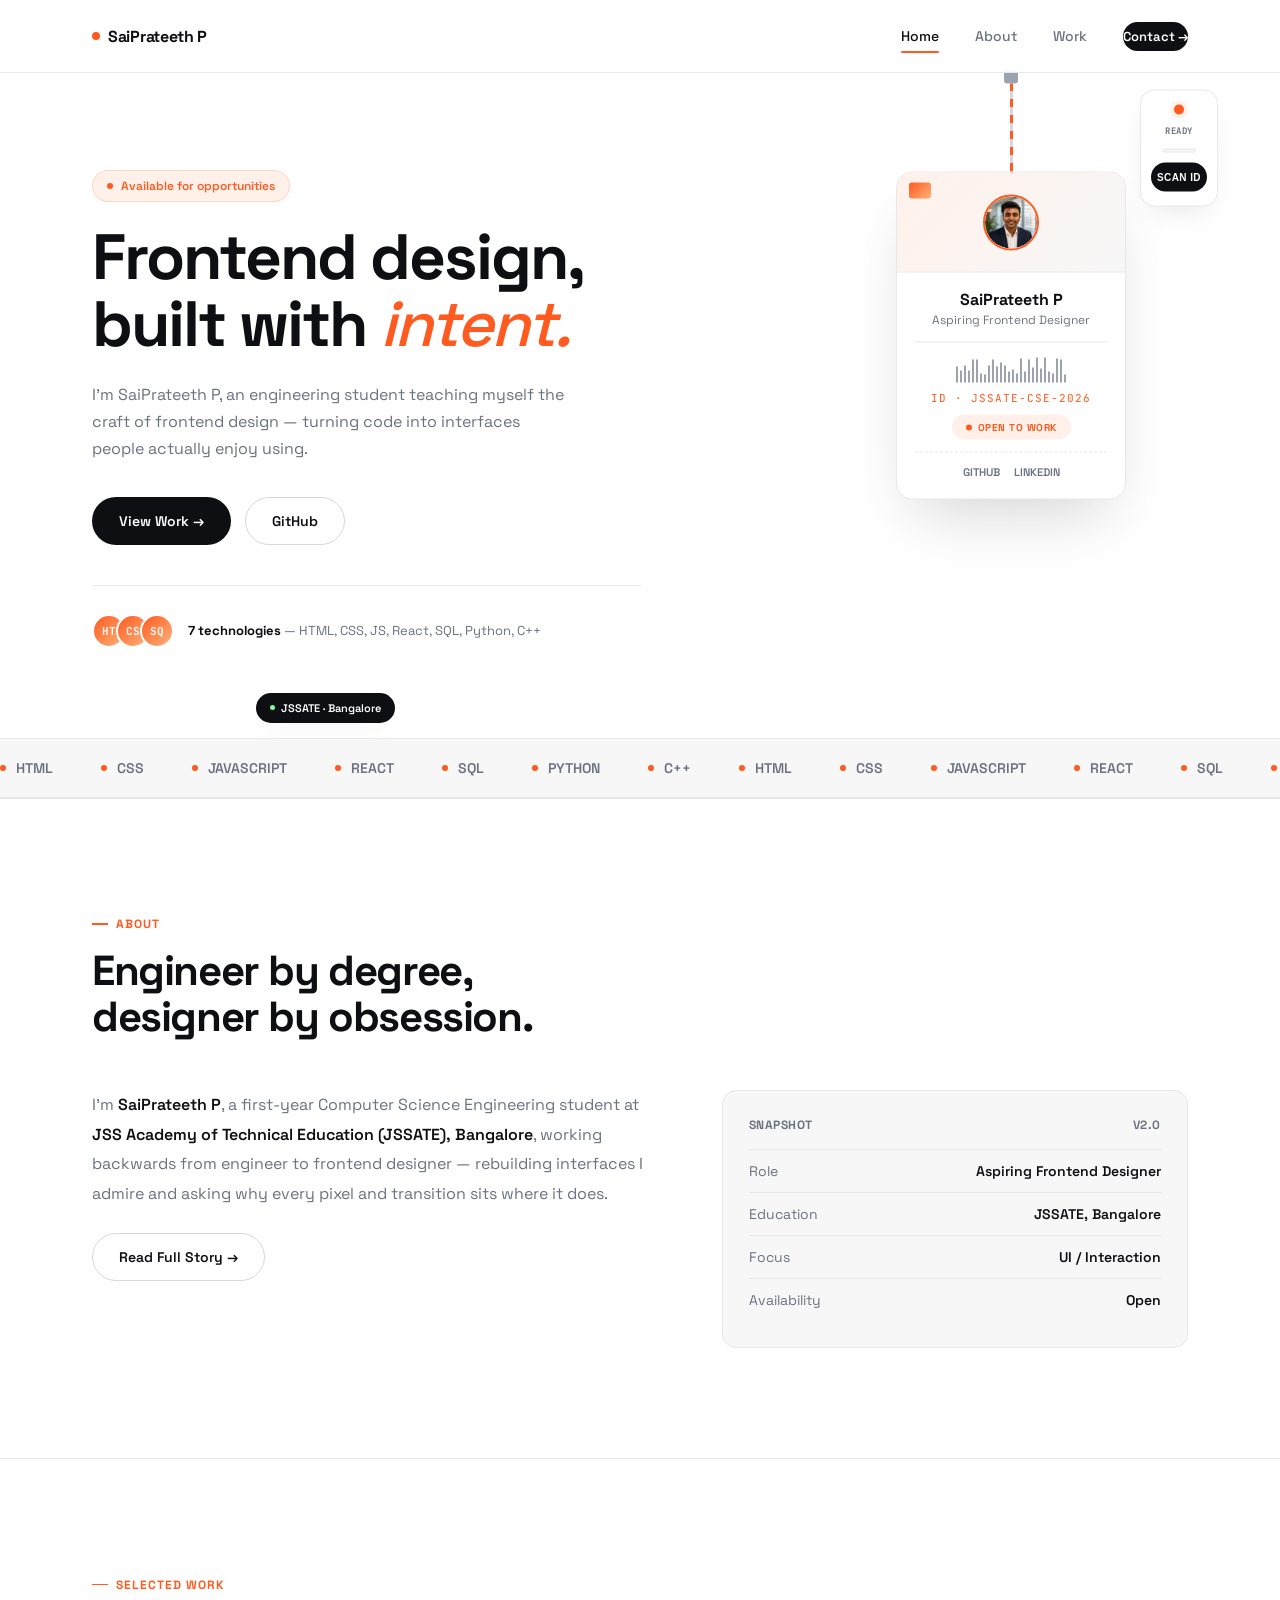
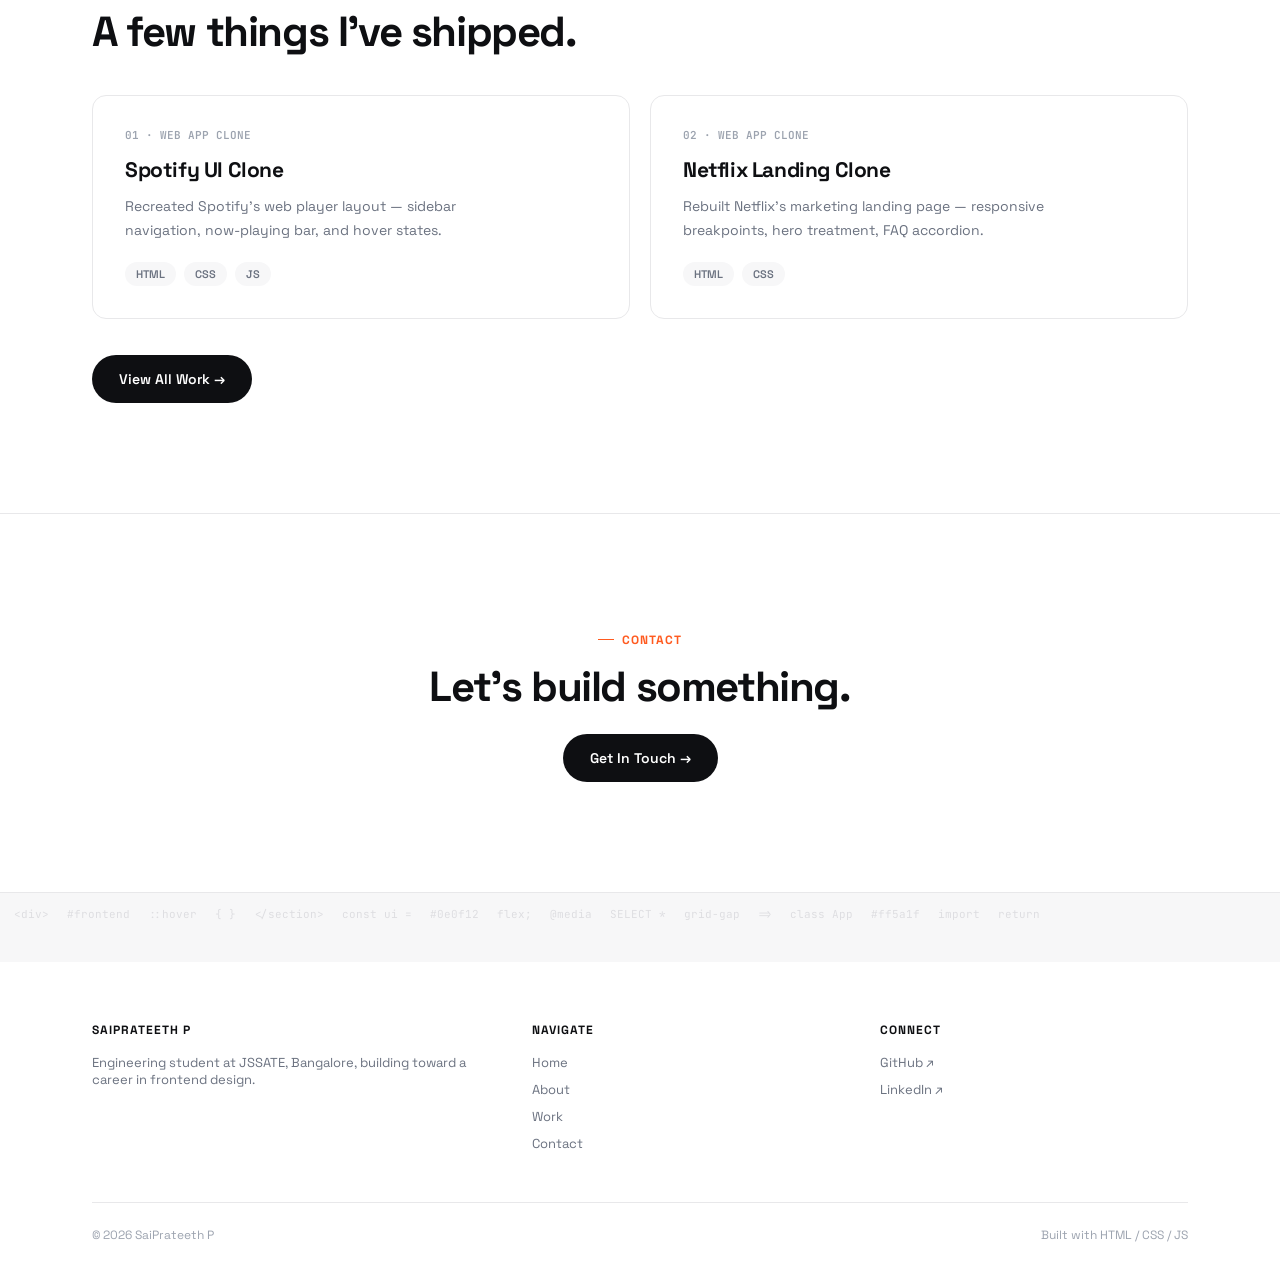
==== commit 8b10cdd3: "Assets added" ====
--- a/index.html
+++ b/index.html
@@ -39,7 +39,7 @@
           <div class="idcard-header">
             <div class="chip"></div>
             <div class="idcard-avatar">
-              <img src="assets/profile.jpg" alt="SaiPrateeth P"
+              <img src="assets/profile.png" alt="SaiPrateeth P"
                    onerror="this.style.display='none'; this.parentElement.textContent='SP';">
             </div>
           </div>
